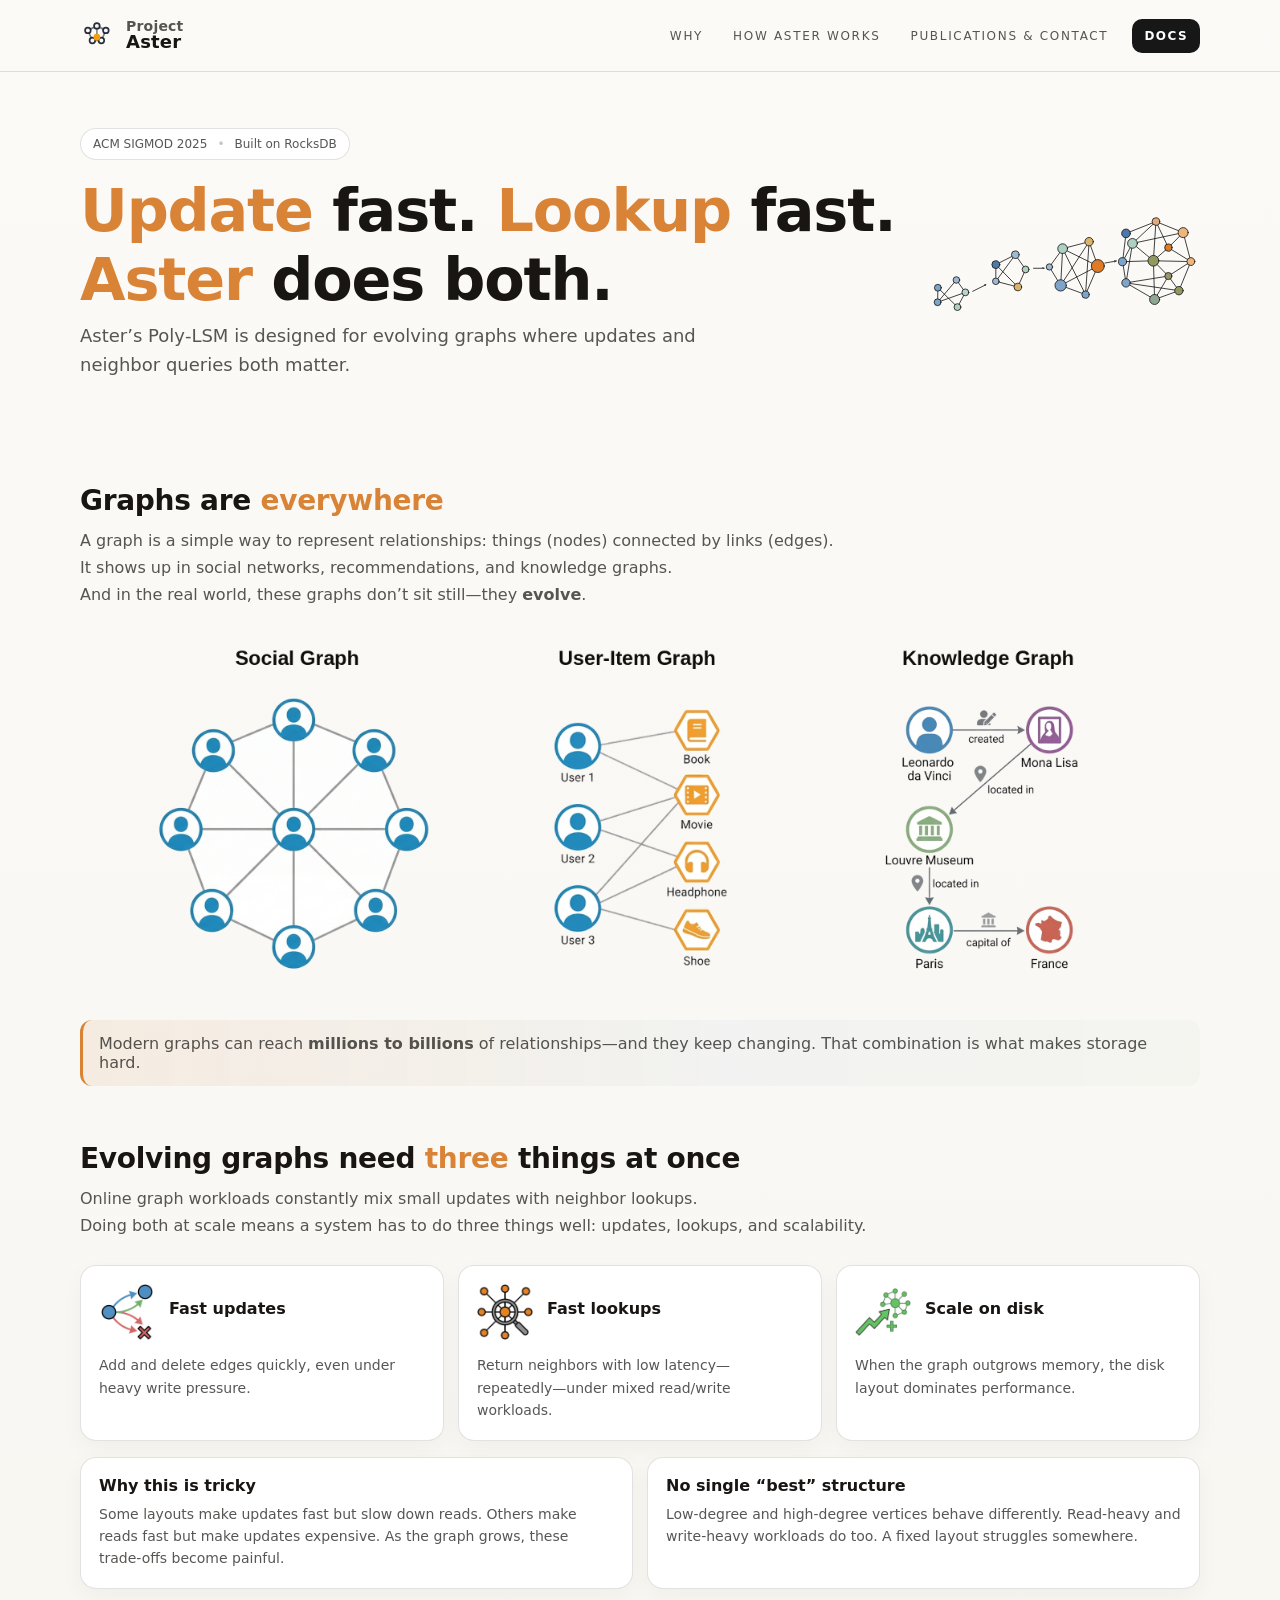
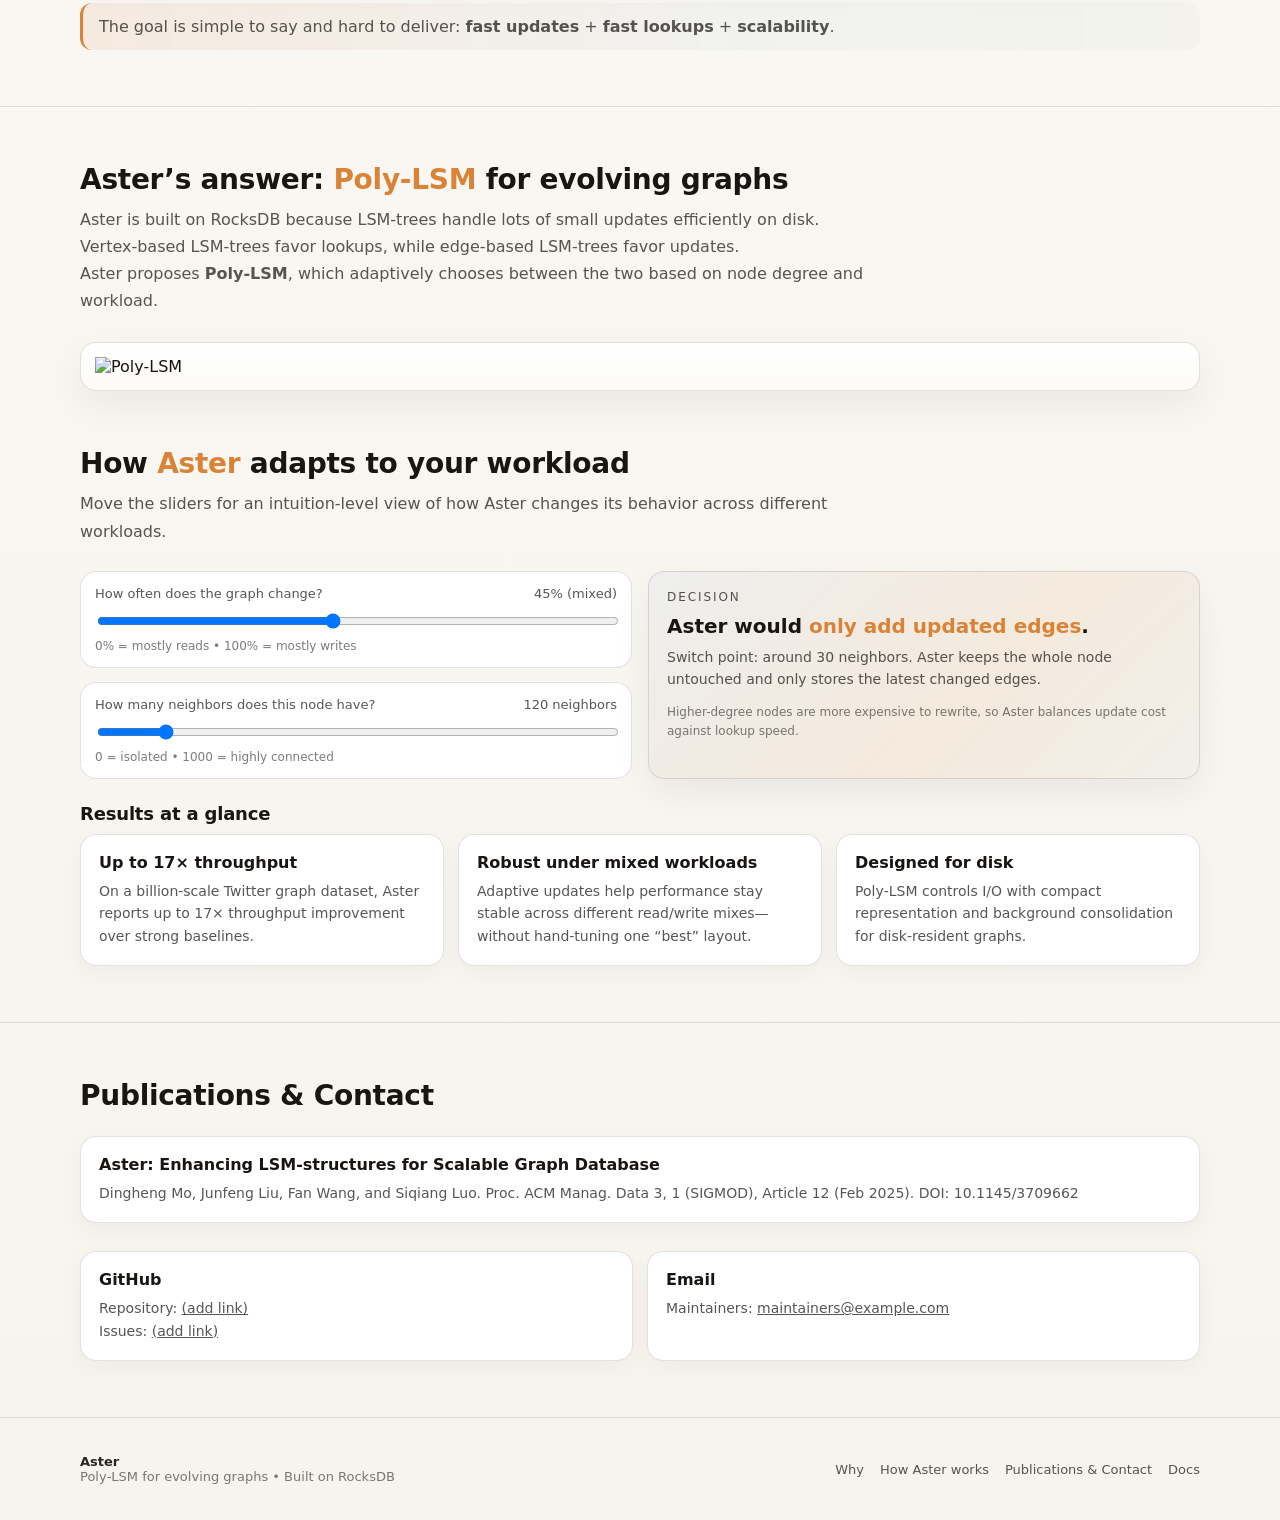
==== index.html @ 9896e315 "web" ====
<!doctype html>
<html lang="en">
<head>
  <meta charset="utf-8"/>
  <meta name="viewport" content="width=device-width, initial-scale=1"/>
  <meta name="description" content="Aster: a RocksDB-based graph database for large-scale, evolving graphs."/>
  <title>Aster — Poly‑LSM for Evolving Graphs</title>
  <link rel="stylesheet" href="assets/css/main.css"/>
</head>
<body>

<header class="site-header">
  <div class="container header-inner">
    <a class="brand" href="#top" aria-label="Aster home">
      <img src="assets/img/mark_light.svg" width="36" height="36" alt="An evolving graph growing denser over time." />
      <div class="wordmark">
        <span>Project</span>
        <span>Aster</span>
      </div>
    </a>
    <div class="header-actions">

      <button class="nav-toggle" data-nav-toggle aria-expanded="false" aria-label="Toggle navigation">
        Menu
      </button>

      <nav class="nav" data-nav aria-label="Primary">
        <a href="#graphs">Why</a>
        <a href="#how">How Aster works</a>
        <a href="#pub-contact">Publications &amp; Contact</a>
        <a class="cta" href="docs/index.html">Docs</a>
      </nav>
    </div>
  </div>
</header>

<main id="top">

  <!-- HERO -->
  <section class="hero">
    <div class="container hero-grid">
      <div>
        <div class="kicker">
          <span>ACM SIGMOD 2025</span>
          <span style="opacity:.35">•</span>
          <span>Built on RocksDB</span>
        </div>

        <h1 class="h1">
          <span class="headline-row">
            <span class="accent">Update</span> fast.
            <span class="accent">Lookup</span> fast.
          </span>
          <br />
          <span class="accent">Aster</span> does both.
        </h1>

        <p class="subhead">
          Aster’s Poly‑LSM is designed for evolving graphs where updates and neighbor queries both matter.
        </p>
      </div>

      <div class="hero-visual" aria-hidden="true">
        <img src="assets/img/evgraph.svg" alt="" style="width:100%; height:auto; display:block;"/>
      </div>
    </div>
  </section>

  <!-- WHY -->
  <section id="graphs" class="section">
    <div class="container">
      <h2 class="section-title">Graphs are <span class="accent">everywhere</span></h2>
      <p class="section-lead">
        A graph is a simple way to represent relationships: things (nodes) connected by links (edges). <br />
        It shows up in social networks, recommendations, and knowledge graphs. <br />
        And in the real world, these graphs don’t sit still—they <strong>evolve</strong>.
      </p>

      <div class="graph-strip">
        <img
          src="assets/img/trigraph2.png"
          alt="Three example graph types: social graph, user-item graph, and knowledge graph"
        />
      </div>

      <div style="height:14px"></div>
      <div class="callout">
        Modern graphs can reach <strong>millions to billions</strong> of relationships—and they keep changing.
        That combination is what makes storage hard.
      </div>

      <div style="height:56px"></div>

      <h2 class="section-title">Evolving graphs need <span class="accent">three</span> things at once</h2>
      <p class="section-lead">
        Online graph workloads constantly mix small updates with neighbor lookups.<br />
        Doing both at scale means a system has to do three things well: updates, lookups, and scalability.
      </p>



      <div class="grid-3">
        <div class="card">
          <div class="card-head">
            <img class="card-icon" src="assets/img/icon-1.png" alt="" />
            <h3>Fast updates</h3>
          </div>
          <p>Add and delete edges quickly, even under heavy write pressure.</p>
        </div>

        <div class="card">
          <div class="card-head">
            <img class="card-icon" src="assets/img/icon-2.png" alt="" />
            <h3>Fast lookups</h3>
          </div>
          <p>Return neighbors with low latency—repeatedly—under mixed read/write workloads.</p>
        </div>

        <div class="card">
          <div class="card-head">
            <img class="card-icon" src="assets/img/icon-3.png" alt="" />
            <h3>Scale on disk</h3>
          </div>
          <p>When the graph outgrows memory, the disk layout dominates performance.</p>
        </div>
      </div>




      <div style="height:16px"></div>

      <div class="grid-2">
        <div class="card">
          <h3>Why this is tricky</h3>
          <p>
            Some layouts make updates fast but slow down reads. Others make reads fast but make updates expensive.
            As the graph grows, these trade-offs become painful.
          </p>
        </div>
        <div class="card">
          <h3>No single “best” structure</h3>
          <p>
            Low-degree and high-degree vertices behave differently. Read-heavy and write-heavy workloads do too.
            A fixed layout struggles somewhere.
          </p>
        </div>
      </div>

      <div style="height:14px"></div>
      <div class="callout">
        The goal is simple to say and hard to deliver:
        <strong>fast updates</strong> + <strong>fast lookups</strong> + <strong>scalability</strong>.
      </div>
    </div>
  </section>

  <!-- ASTER + POLY-LSM -->
  <section id="how" class="section">
    <div class="container">
      <h2 class="section-title">
        Aster’s answer: <span class="accent">Poly‑LSM</span> for evolving graphs
      </h2>

      <p class="section-lead">
        Aster is built on RocksDB because LSM-trees handle lots of small updates efficiently on disk.<br />
        Vertex-based LSM-trees favor lookups, while edge-based LSM-trees favor updates.<br />
        Aster proposes <strong>Poly‑LSM</strong>, which adaptively chooses between the two based on node degree and workload.
      </p>

      <div class="diagram" style="margin-top: 28px;">
        <img
          src="assets/img/polylsm.svg"
          alt="Poly-LSM"
          style="width:100%; height:auto; display:block;"
        />
      </div>

      <div style="height: 56px;"></div>

      <h2 class="section-title">
        How <span class="accent">Aster</span> adapts to your workload
      </h2>
      <p class="section-lead">
        Move the sliders for an intuition-level view of how Aster changes its behavior across different workloads.
      </p>


      <div class="demo-widget" data-demo>
        <div class="demo-controls">
          <div class="control">
            <label>
              <span>How often does the graph change?</span>
              <span data-change-val>—</span>
            </label>
            <input data-change type="range" min="0" max="100" value="45" step="1"/>
            <div class="hint">0% = mostly reads • 100% = mostly writes</div>
          </div>

          <div class="control">
            <label>
              <span>How many neighbors does this node have?</span>
              <span data-popularity-val>—</span>
            </label>
            <input data-popularity type="range" min="0" max="1000" value="120" step="1"/>
            <div class="hint">0 = isolated • 1000 = highly connected</div>
          </div>
        </div>

        <div class="demo-output card">
          <div class="label">Decision</div>
          <div class="decision" data-decision>Aster would …</div>
          <div class="explain" data-explain></div>
          <div class="mini-note">
            Higher-degree nodes are more expensive to rewrite, so Aster balances update cost against lookup speed.
          </div>
        </div>
      </div>



      <div style="height:24px"></div>

      <h3 style="margin: 0 0 10px; font-size: 18px; letter-spacing: -.01em;">Results at a glance</h3>
      <div class="grid-3">
        <div class="card">
          <h3>Up to 17× throughput</h3>
          <p>On a billion-scale Twitter graph dataset, Aster reports up to 17× throughput improvement over strong baselines.</p>
        </div>
        <div class="card">
          <h3>Robust under mixed workloads</h3>
          <p>Adaptive updates help performance stay stable across different read/write mixes—without hand-tuning one “best” layout.</p>
        </div>
        <div class="card">
          <h3>Designed for disk</h3>
          <p>Poly‑LSM controls I/O with compact representation and background consolidation for disk-resident graphs.</p>
        </div>
      </div>

  </section>


  <!-- PUBLICATIONS & CONTACT -->
  <section id="pub-contact" class="section">
    <div class="container">
      <h2 class="section-title" style="margin-bottom: 24px;">Publications &amp; Contact</h2>

      <!--
      <div class="grid-2">
        <div class="card">
          <h3>Aster: Enhancing LSM-structures for Scalable Graph Database</h3>
          <p>
            Dingheng Mo, Junfeng Liu, Fan Wang, and Siqiang Luo.
            Proc. ACM Manag. Data 3, 1 (SIGMOD), Article 12 (Feb 2025).
            DOI: 10.1145/3709662
          </p>
        </div>
        <div class="card">
          <h3>BibTeX</h3>
          <p class="mono">
@article{mo2025aster,
  title   = {Aster: Enhancing LSM-structures for Scalable Graph Database},
  author  = {Mo, Dingheng and Liu, Junfeng and Wang, Fan and Luo, Siqiang},
  journal = {Proc. ACM Manag. Data},
  year    = {2025},
  doi     = {10.1145/3709662}
}
          </p>
        </div>
      </div>
      --> 
      <div class="card">
        <h3>Aster: Enhancing LSM-structures for Scalable Graph Database</h3>
        <p>
          Dingheng Mo, Junfeng Liu, Fan Wang, and Siqiang Luo.
          Proc. ACM Manag. Data 3, 1 (SIGMOD), Article 12 (Feb 2025).
          DOI: 10.1145/3709662
        </p>
      </div>

      <div style="height: 28px;"></div>
      <div class="grid-2">
        <div class="card">
          <h3>GitHub</h3>
          <p>
            Repository: <a href="#" style="text-decoration: underline;">(add link)</a><br/>
            Issues: <a href="#" style="text-decoration: underline;">(add link)</a>
          </p>
        </div>
        <div class="card">
          <h3>Email</h3>
          <p>
            Maintainers:
            <a href="mailto:maintainers@example.com" style="text-decoration: underline;">
              maintainers@example.com
            </a>
          </p>
        </div>
      </div>
    </div>
  </section>

</main>

<footer class="footer">
  <div class="container footer-grid">
    <div>
      <div class="footer-title">Aster</div>
      <div>Poly‑LSM for evolving graphs • Built on RocksDB</div>
    </div>
    <div style="display:flex; gap:16px; flex-wrap:wrap; align-items:center;">
      <a href="#graphs">Why</a>
      <a href="#how">How Aster works</a>
      <a href="#pub-contact">Publications &amp; Contact</a>
      <a href="docs/index.html">Docs</a>
    </div>
  </div>
</footer>

<script src="assets/js/main.js"></script>
</body>
</html>
---- assets/css/main.css ----
/*
  Aster website (static)
  - Landing page: /index.html (single-page sections)
  - Docs: /docs/

  Design goals: clean, readable, accessible.
*/

:root{
  /* Theme tokens tuned to match the evolving-graph hero illustration */
  --bg: #fbfaf7;
  --bg-2:#ffffff;
  --fg: #181512;
  --muted: rgba(24,21,18,.72);
  --muted-2: rgba(24,21,18,.56);
  --line: rgba(24,21,18,.12);

  --accent: #d98336; /* warm orange */
  --accent-rgb: 217,131,54;
  --accent-2:#7fa4cd; /* powder blue */
  --accent-2-rgb: 127,164,205;
  --accent-3:#9bb39a; /* sage */
  --accent-3-rgb: 155,179,154;
  --accent-4:#d8ba77; /* warm sand */
  --accent-4-rgb: 216,186,119;

  --tint: 24,21,18;
  --card: #ffffff;
  --card-2: #fbf8f2;
  --shadow: 0 14px 36px rgba(15,15,16,.06);

  --header-bg: rgba(251,250,247,.88);
  --header-bg-strong: rgba(251,250,247,.97);

  --cta-bg: #171717;
  --cta-fg: #ffffff;

  --radius: 16px;
  --radius-sm: 12px;
  --max: 1120px;
  --header-h: 72px;
}



*{ box-sizing: border-box; }
html{ scroll-behavior: smooth; }
body{
  margin:0;
  font-family: ui-sans-serif, system-ui, -apple-system, Segoe UI, Roboto, Helvetica, Arial, "Apple Color Emoji", "Segoe UI Emoji";
  background: linear-gradient(180deg, #fbfaf7 0%, #f7f4ee 100%);
  color: var(--fg);
}

a{ color: inherit; text-decoration: none; }
a:hover{ opacity:.95; }

.container{ width: min(var(--max), calc(100% - 48px)); margin: 0 auto; }

/* Header */
.site-header{
  position: sticky;
  top: 0;
  z-index: 50;
  height: var(--header-h);
  backdrop-filter: blur(10px);
  background: var(--header-bg);
  border-bottom: 1px solid var(--line);
}

.header-inner{
  height: 100%;
  display:flex;
  align-items:center;
  justify-content:space-between;
  gap: 18px;
}

.header-actions{
  display:flex;
  align-items:center;
  gap: 12px;
}

.headline-row{
  display:inline-block;
  white-space:nowrap;
}

.card-head {
  display: flex;
  align-items: center;
  gap: 12px;
  margin-bottom: 14px;
}

.card-head h3 {
  margin: 0;
}

.tag {
  flex-shrink: 0;
}


.brand{
  display:flex;
  align-items:center;
  gap: 10px;
  font-weight: 700;
  letter-spacing: .2px;
}
.brand .wordmark{
  display:flex;
  flex-direction:column;
  line-height: 1.05;
}
.brand .wordmark span:first-child{ font-size: 14px; color: var(--muted); font-weight: 600; }
.brand .wordmark span:last-child{ font-size: 18px; }

.nav{
  display:flex;
  align-items:center;
  gap: 18px;
}
.nav a{
  font-size: 12px;
  letter-spacing: .14em;
  text-transform: uppercase;
  color: var(--muted);
  padding: 10px 6px;
  border-radius: 10px;
}
.nav a:hover{ color: var(--fg); background: rgba(var(--tint),.04); }

.nav a.cta{
  color: var(--cta-fg);
  background: var(--cta-bg);
  padding: 10px 12px;
  font-weight: 700;
  letter-spacing: .12em;
}
.nav a.cta:hover{ background:#262626; opacity:1; }

.nav-toggle{
  display:none;
  border: 1px solid var(--line);
  background: var(--bg-2);
  color: var(--fg);
  padding: 10px 12px;
  border-radius: 12px;
}

/* Hero */
.hero{
  padding: 56px 0 28px;
}
.hero-grid{
  display:grid;
  grid-template-columns: .95fr 1.05fr;
  gap: 34px;
  align-items: center;
}

.kicker{
  display:inline-flex;
  gap: 10px;
  align-items:center;
  padding: 8px 12px;
  border: 1px solid var(--line);
  border-radius: 999px;
  background: var(--bg-2);
  color: var(--muted);
  font-size: 12px;
}

.h1{
  margin: 16px 0 8px;
  font-size: clamp(40px, 4.6vw, 64px);
  letter-spacing: -.02em;
}

.h1 .accent{ color: var(--accent); }

.subhead{
  margin: 0 0 20px;
  color: var(--muted);
  font-size: 18px;
  line-height: 1.6;
  max-width: 58ch;
}

.hero-actions{
  display:flex;
  gap: 12px;
  flex-wrap: wrap;
}

.btn{
  display:inline-flex;
  align-items:center;
  justify-content:center;
  gap: 10px;
  padding: 12px 16px;
  border-radius: 14px;
  border: 1px solid var(--line);
  background: rgba(var(--tint),.04);
  color: var(--fg);
  font-weight: 650;
}
.btn:hover{ background: rgba(var(--tint),.06); }

.btn-primary{
  background: var(--cta-bg);
  color: var(--cta-fg);
  border-color: transparent;
}
.btn-primary:hover{ background:#262626; }

.hero-note{
  margin-top: 18px;
  color: var(--muted-2);
  font-size: 13px;
}

.hero-visual{
  border: 0;
  border-radius: 0;
  background: transparent;
  box-shadow: none;
  padding: 0;
}

/* Sections */
.section{
  padding: 56px 0;
}
.section + .section{ border-top: 1px solid var(--line); }

.section-title{
  margin: 0 0 10px;
  font-size: 28px;
  letter-spacing: -.01em;
}
.section-title .accent{ color: var(--accent); }

.section-lead{
  margin: 0 0 26px;
  color: var(--muted);
  font-size: 16px;
  line-height: 1.7;
  max-width: 78ch;
}

.grid-3{
  display:grid;
  grid-template-columns: repeat(3, 1fr);
  gap: 14px;
}

.grid-2{
  display:grid;
  grid-template-columns: repeat(2, 1fr);
  gap: 14px;
}

.card{
  border: 1px solid var(--line);
  background: var(--card);
  border-radius: var(--radius);
  padding: 18px;
  box-shadow: 0 8px 24px rgba(15,15,16,.04);
}
.card:hover{ background: var(--card-2); }

.card h3{
  margin: 0 0 8px;
  font-size: 16px;
}
.card p{
  margin:0;
  color: var(--muted);
  font-size: 14px;
  line-height: 1.6;
}

.card .tag{
  display:inline-flex;
  align-items:center;
  gap: 8px;
  font-size: 12px;
  padding: 6px 10px;
  border-radius: 999px;
  border: 1px solid rgba(var(--accent-2-rgb),.20);
  background: rgba(var(--accent-2-rgb),.08);
  color: var(--fg);
  margin-bottom: 10px;
}

.callout{
  border-left: 3px solid var(--accent);
  background: linear-gradient(90deg, rgba(var(--accent-rgb), .10), rgba(var(--accent-2-rgb), .06) 58%, rgba(var(--accent-3-rgb), .05));
  border-radius: 12px;
  padding: 14px 16px;
  color: var(--muted);
}

.diagram{
  border: 1px solid var(--line);
  border-radius: var(--radius);
  background: linear-gradient(180deg, #ffffff, #fcfbf8);
  padding: 14px;
  box-shadow: var(--shadow);
}

.diagram-caption{
  margin-top: 10px;
  font-size: 13px;
  color: var(--muted-2);
  line-height: 1.6;
}

/* Demo widget */
.demo-widget{
  display:grid;
  grid-template-columns: 1fr 1fr;
  gap: 16px;
}

.demo-controls{
  display:flex;
  flex-direction:column;
  gap: 14px;
}

.control{
  border: 1px solid var(--line);
  border-radius: var(--radius);
  padding: 14px;
  background: var(--bg-2);
}

.control label{
  display:flex;
  justify-content:space-between;
  gap: 14px;
  color: var(--muted);
  font-size: 13px;
  margin-bottom: 10px;
}

.control input[type="range"]{
  width: 100%;
}

.control .hint{
  color: var(--muted-2);
  font-size: 12px;
  margin-top: 6px;
}

.demo-output{
  border: 1px solid var(--line);
  border-radius: var(--radius);
  padding: 18px;
  background: linear-gradient(135deg, rgba(var(--accent-2-rgb), .08), rgba(var(--accent-rgb), .10) 58%, rgba(var(--accent-3-rgb), .07));
  box-shadow: var(--shadow);
}


.demo-output .label{
  font-size: 12px;
  color: var(--muted);
  text-transform: uppercase;
  letter-spacing: .16em;
}

.demo-output .decision{
  margin: 10px 0 8px;
  font-size: 20px;
  font-weight: 800;
}

.demo-output .decision .accent{ color: var(--accent); }

.demo-output .explain{
  color: var(--muted);
  font-size: 14px;
  line-height: 1.6;
}

.mini-note{
  margin-top: 12px;
  color: var(--muted-2);
  font-size: 12px;
  line-height: 1.6;
}

/* Typography helpers */
.footer-title{
  font-weight: 800;
  color: var(--fg);
  opacity: .92;
}

.mono{
  font-family: ui-monospace, SFMono-Regular, Menlo, Monaco, Consolas, 'Liberation Mono', 'Courier New', monospace;
  white-space: pre-wrap;
  font-size: 12px;
  color: var(--muted);
  background: rgba(var(--tint),.02);
  border: 1px solid var(--line);
  border-radius: 12px;
  padding: 12px;
}

/* Footer */
.footer{
  padding: 36px 0;
  border-top: 1px solid var(--line);
  color: var(--muted-2);
  font-size: 13px;
}
.footer-grid{
  display:flex;
  justify-content: space-between;
  gap: 18px;
  flex-wrap: wrap;
}

.footer a{ color: var(--muted); }
.footer a:hover{ color: var(--fg); }

/* Docs layout */
.docs{
  padding: 28px 0 60px;
}

.docs-grid{
  display:grid;
  grid-template-columns: 280px 1fr;
  gap: 16px;
  align-items:start;
}

.sidebar{
  position: sticky;
  top: calc(var(--header-h) + 16px);
  border: 1px solid var(--line);
  border-radius: var(--radius);
  background: var(--bg-2);
  padding: 12px;
}

.sidebar .sidebar-title{
  font-size: 12px;
  color: var(--muted);
  letter-spacing: .16em;
  text-transform: uppercase;
  margin: 8px 10px 10px;
}

.side-nav{
  display:flex;
  flex-direction:column;
  gap: 4px;
}

.side-nav a{
  padding: 10px 10px;
  border-radius: 12px;
  color: var(--muted);
  font-size: 14px;
}

.side-nav a:hover{ background: rgba(var(--tint),.04); color: var(--fg); }

.side-nav a.active{
  background: linear-gradient(135deg, rgba(var(--accent-rgb), .14), rgba(var(--accent-2-rgb), .12));
  border: 1px solid rgba(var(--accent-rgb), .26);
  color: var(--fg);
}

.doc-content{
  border: 1px solid var(--line);
  border-radius: var(--radius);
  background: #ffffff;
  padding: 22px;
  box-shadow: var(--shadow);
}

.doc-content h1{
  margin: 0 0 10px;
  font-size: 30px;
  letter-spacing: -.01em;
}

.doc-content p{
  color: var(--muted);
  line-height: 1.75;
}

.doc-content h2{
  margin: 28px 0 10px;
  font-size: 22px;
  letter-spacing: -.01em;
}

.doc-content ul,
.doc-content ol{
  color: var(--muted);
  line-height: 1.75;
  padding-left: 22px;
}

.doc-content li + li{
  margin-top: 6px;
}

.doc-content code{
  font-family: ui-monospace, SFMono-Regular, Menlo, Monaco, Consolas, 'Liberation Mono', 'Courier New', monospace;
  background: rgba(var(--accent-2-rgb), .08);
  border: 1px solid rgba(var(--accent-2-rgb), .16);
  border-radius: 8px;
  padding: .12rem .36rem;
  font-size: .92em;
}

.placeholder{
  border: 1px dashed rgba(var(--tint),.22);
  border-radius: 14px;
  padding: 14px;
  color: var(--muted-2);
  background: rgba(var(--tint),.02);
}

/* Responsive */
@media (max-width: 980px){
  .hero-grid{ grid-template-columns: 1fr; }
  .demo-widget{ grid-template-columns: 1fr; }
  .grid-3{ grid-template-columns: 1fr; }
  .grid-2{ grid-template-columns: 1fr; }
  .docs-grid{ grid-template-columns: 1fr; }
  .sidebar{ position: relative; top: 0; }
}

@media (max-width: 820px){
  .nav{ display:none; }
  .nav-toggle{ display:inline-flex; }
  .nav.mobile-open{
    display:flex;
    position: absolute;
    left: 0;
    right: 0;
    top: var(--header-h);
    flex-direction: column;
    gap: 0;
    padding: 10px;
    background: var(--header-bg-strong);
    border-bottom: 1px solid var(--line);
  }
  .nav.mobile-open a{ padding: 12px 12px; }
}

/* Anchor offset for sticky header */
.section{ scroll-margin-top: calc(var(--header-h) + 12px); }





.graph-strip{
  margin: 28px 0 10px;
  display: flex;
  justify-content: center;
}

.graph-strip img{
  width: 90%;
  max-width: 1200px;
  height: auto;
  display: block;
}


.card-head{
  display: flex;
  align-items: center;
  gap: 14px;
}

.card-icon{
  width: 56px;
  height: 56px;
  object-fit: contain;
  flex: 0 0 56px;
  display: block;
}
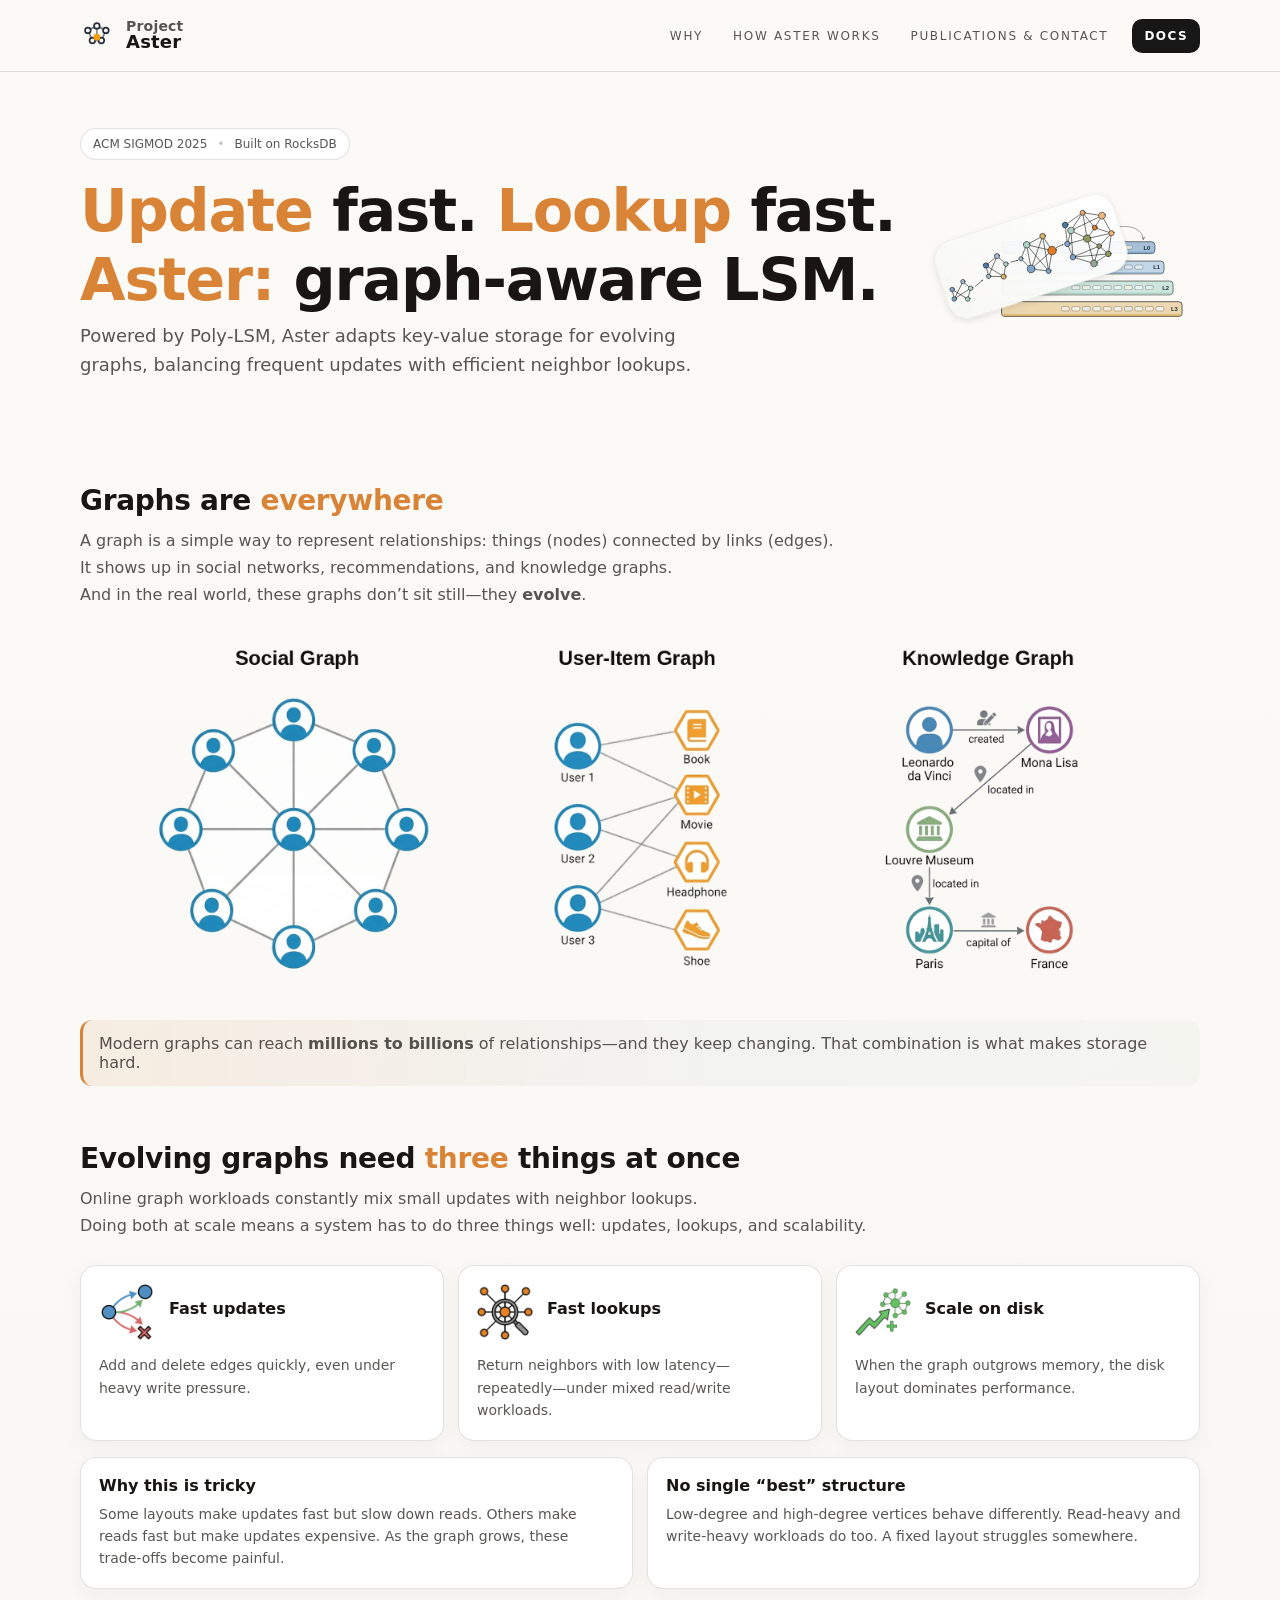
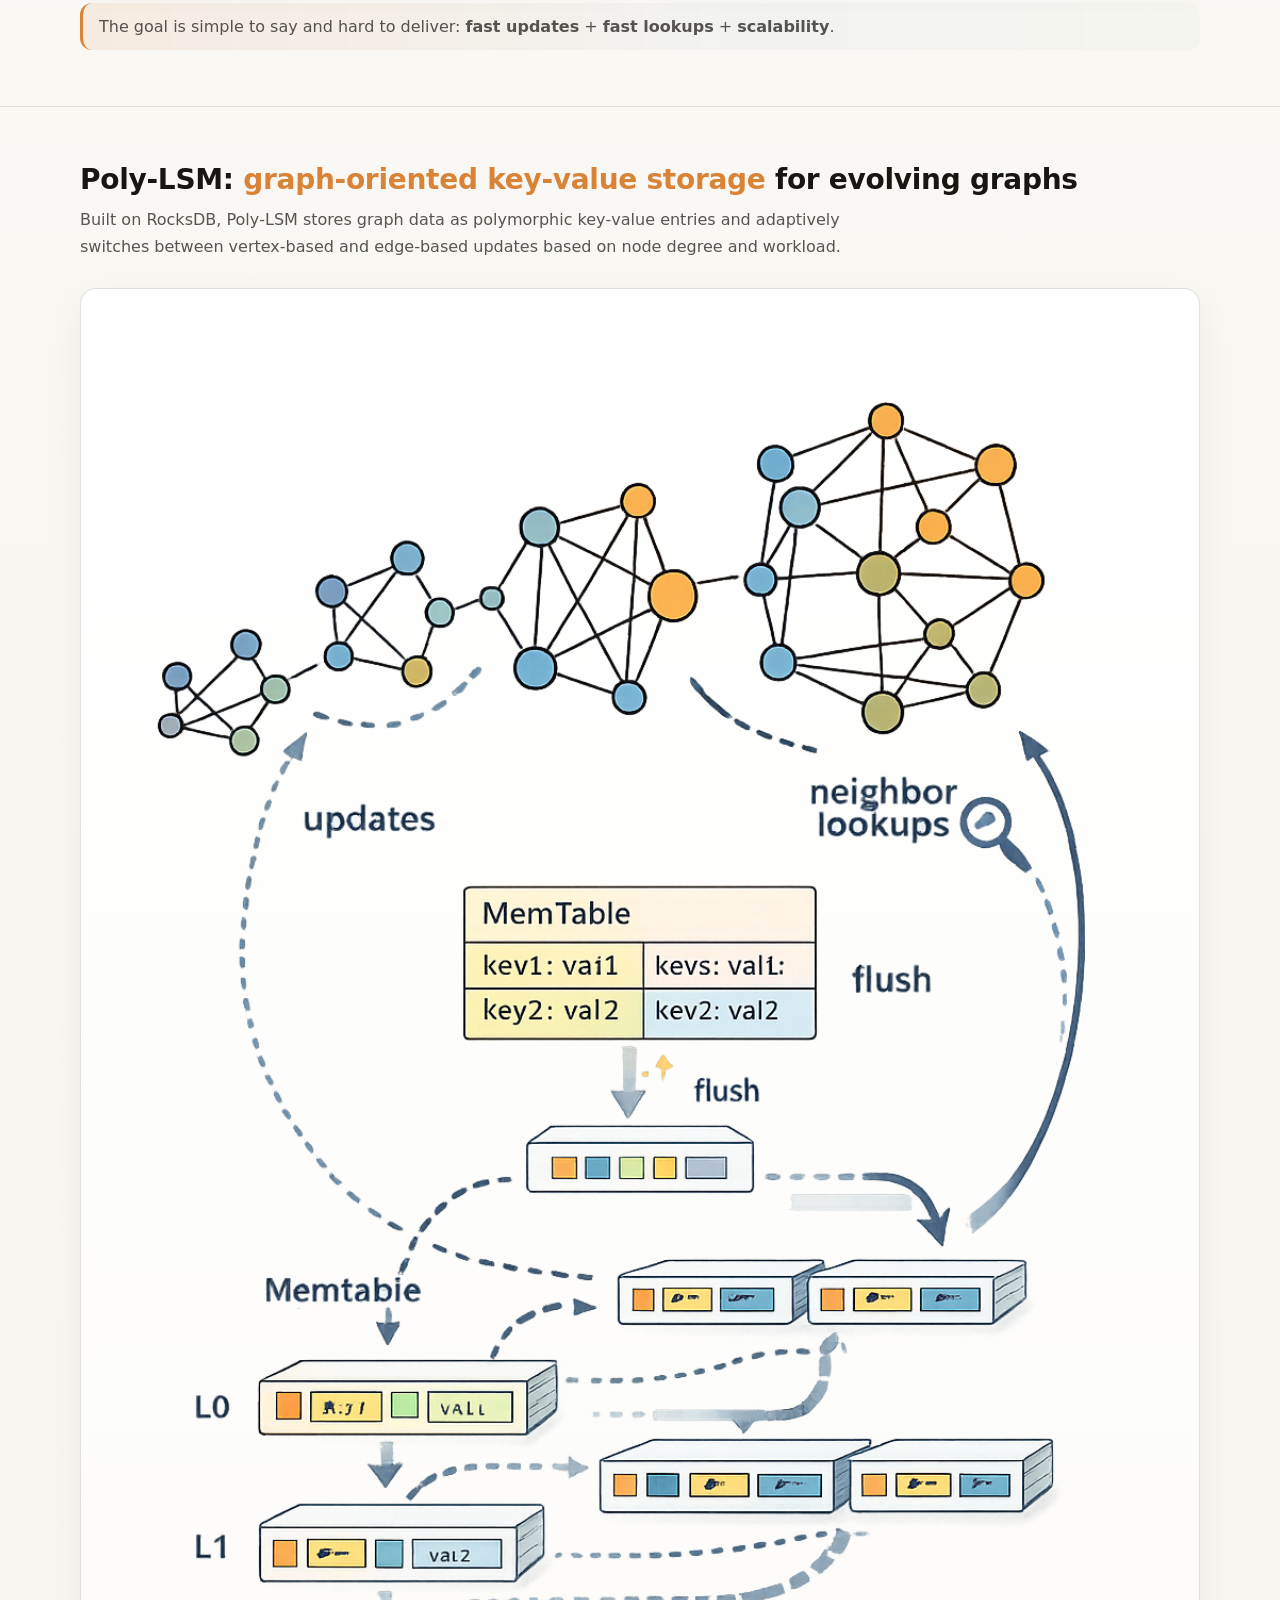
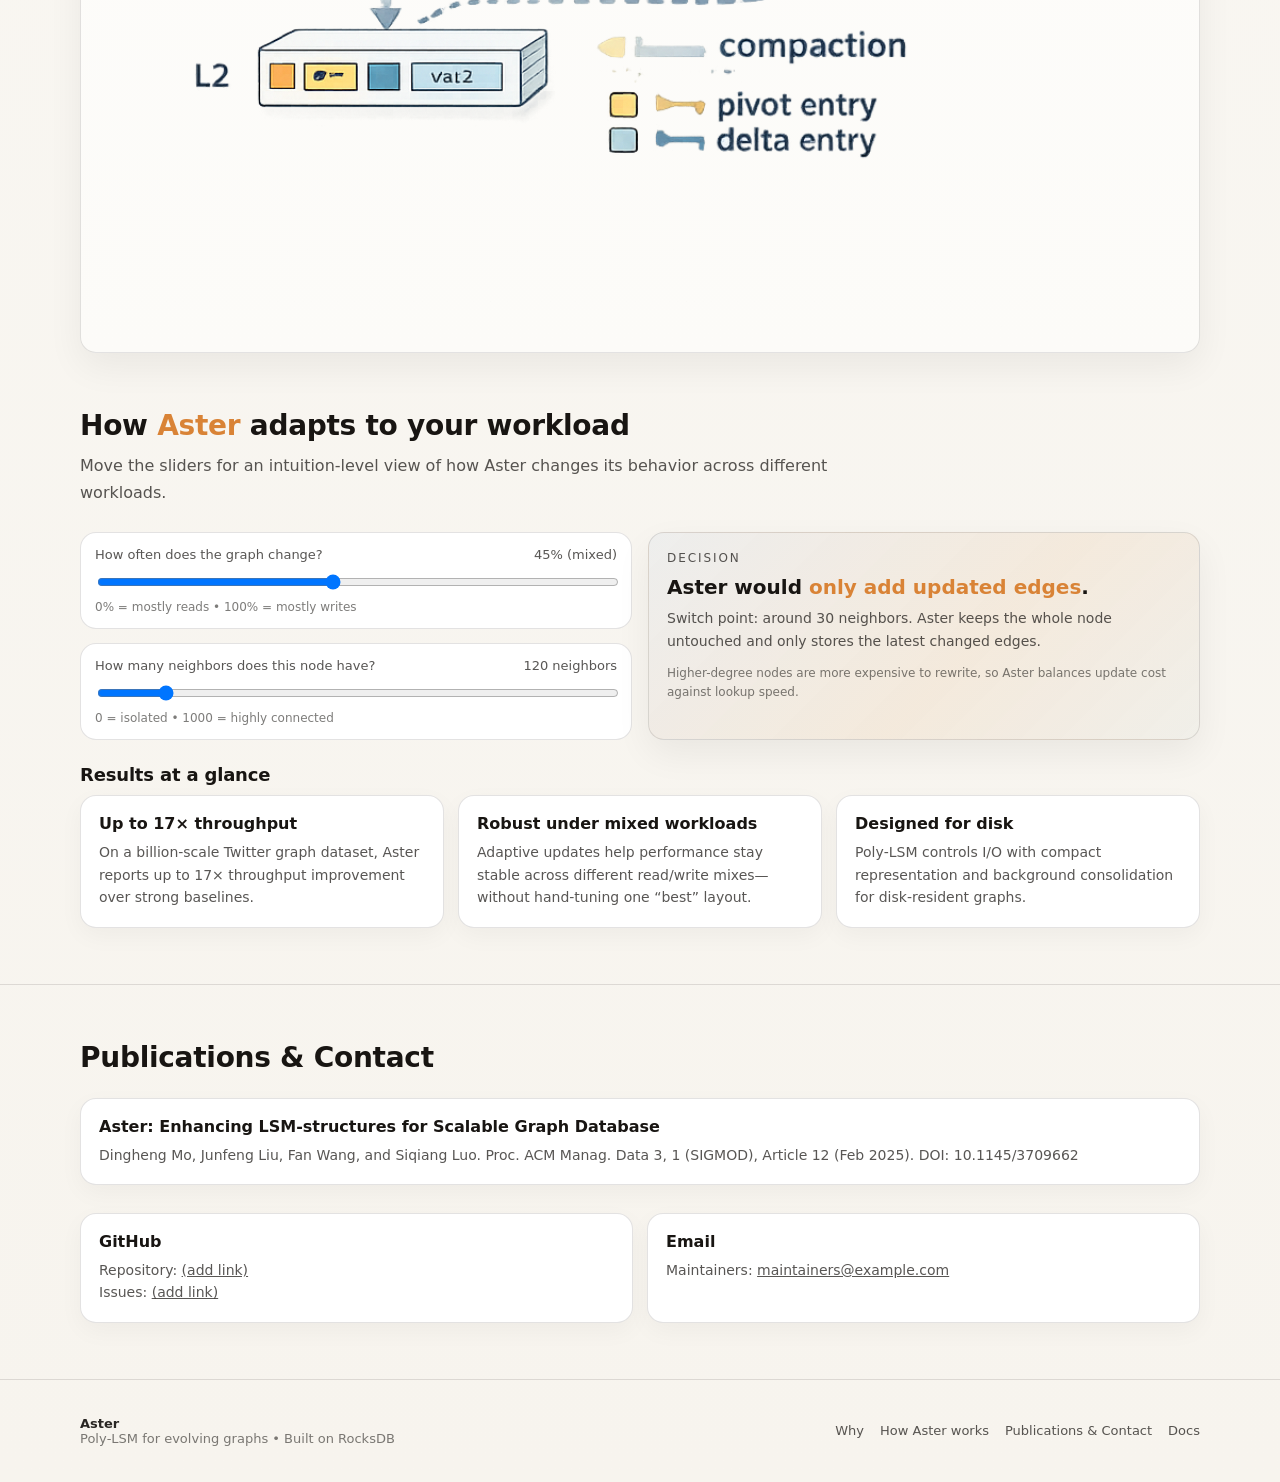
==== commit 06d66280: "main page, quick start, api" ====
--- a/index.html
+++ b/index.html
@@ -52,16 +52,16 @@
             <span class="accent">Lookup</span> fast.
           </span>
           <br />
-          <span class="accent">Aster</span> does both.
+          <span class="accent">Aster:</span> graph-aware LSM.
         </h1>
 
         <p class="subhead">
-          Aster’s Poly‑LSM is designed for evolving graphs where updates and neighbor queries both matter.
+          Powered by Poly‑LSM, Aster adapts key‑value storage for evolving graphs, balancing frequent updates with efficient neighbor lookups.
         </p>
       </div>
 
       <div class="hero-visual" aria-hidden="true">
-        <img src="assets/img/evgraph.svg" alt="" style="width:100%; height:auto; display:block;"/>
+        <img src="assets/img/evgraph2.svg" alt="" style="width:100%; height:auto; display:block;"/>
       </div>
     </div>
   </section>
@@ -159,18 +159,16 @@
   <section id="how" class="section">
     <div class="container">
       <h2 class="section-title">
-        Aster’s answer: <span class="accent">Poly‑LSM</span> for evolving graphs
+        Poly‑LSM: <span class="accent">graph‑oriented key‑value storage</span> for evolving graphs
       </h2>
 
       <p class="section-lead">
-        Aster is built on RocksDB because LSM-trees handle lots of small updates efficiently on disk.<br />
-        Vertex-based LSM-trees favor lookups, while edge-based LSM-trees favor updates.<br />
-        Aster proposes <strong>Poly‑LSM</strong>, which adaptively chooses between the two based on node degree and workload.
+        Built on RocksDB, Poly‑LSM stores graph data as polymorphic key‑value entries and adaptively switches between vertex‑based and edge‑based updates based on node degree and workload.
       </p>
 
       <div class="diagram" style="margin-top: 28px;">
         <img
-          src="assets/img/polylsm.svg"
+          src="assets/img/poly-lsm.png"
           alt="Poly-LSM"
           style="width:100%; height:auto; display:block;"
         />
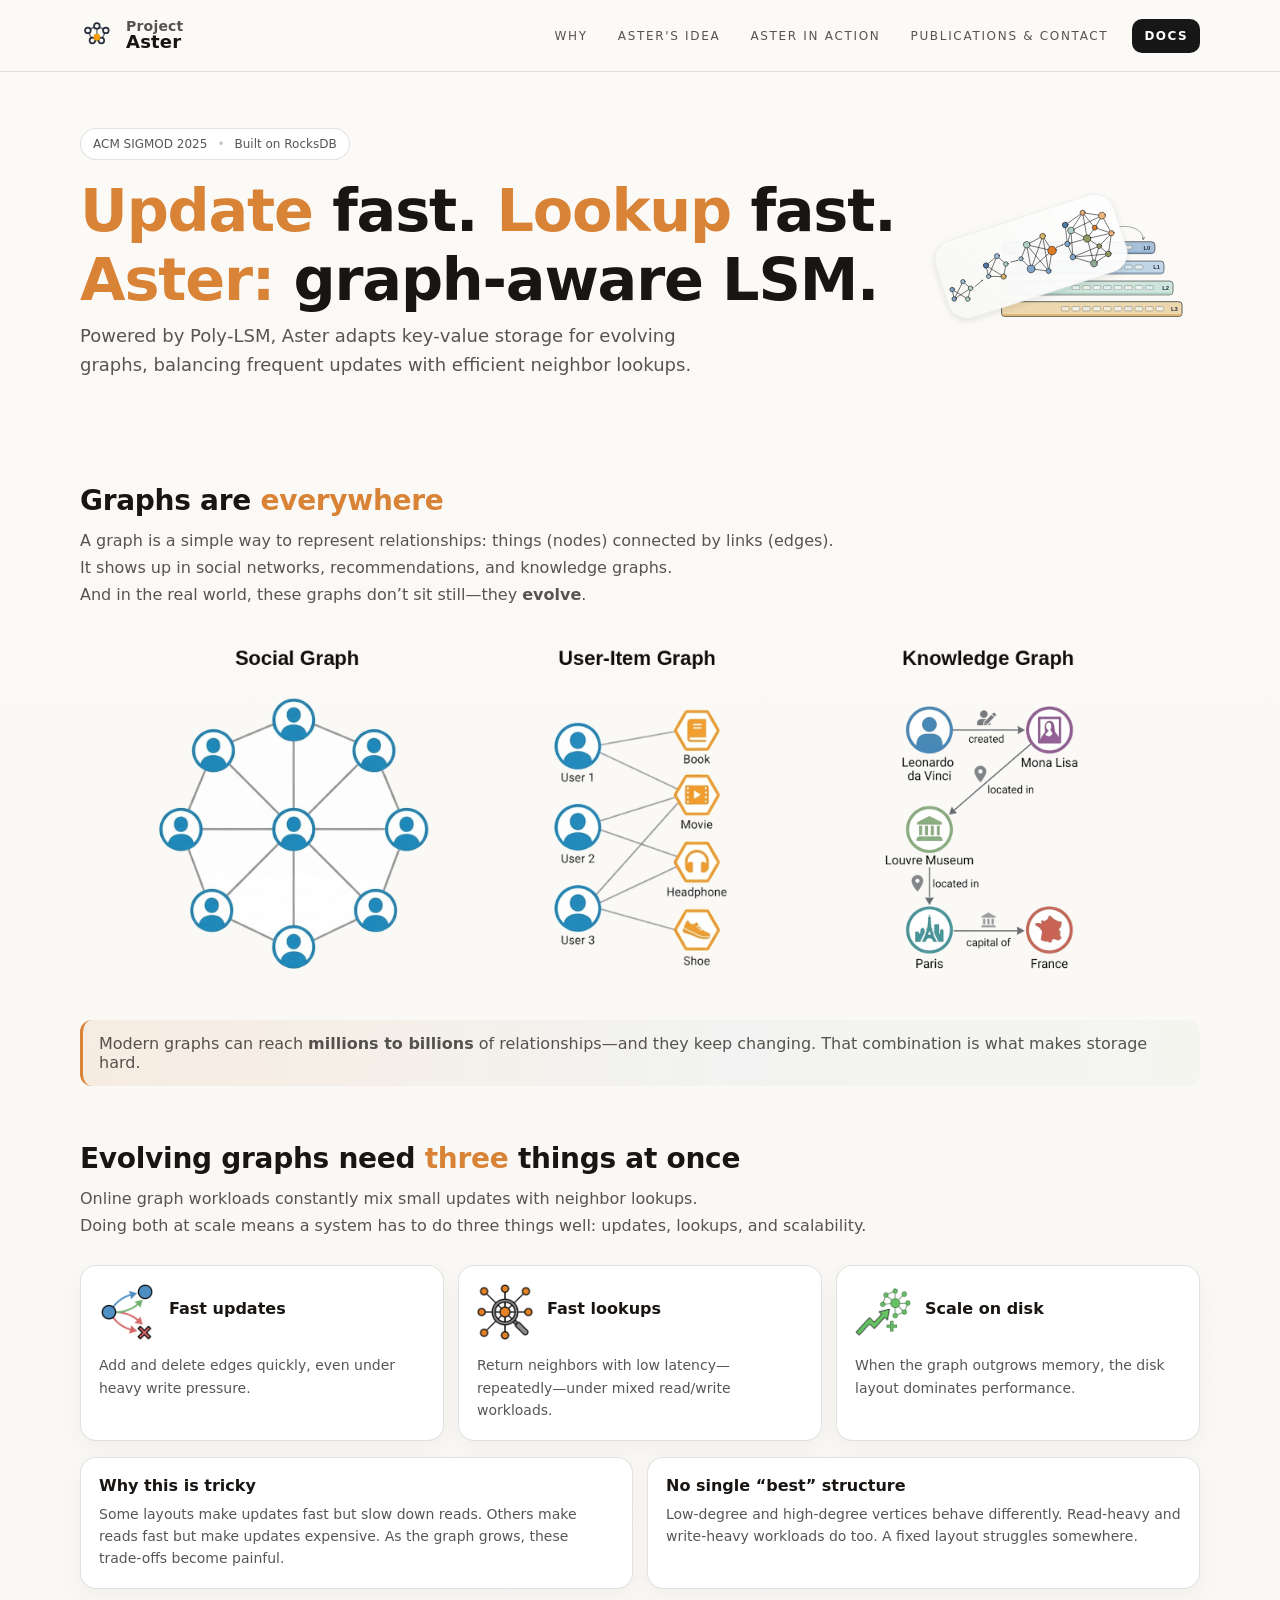
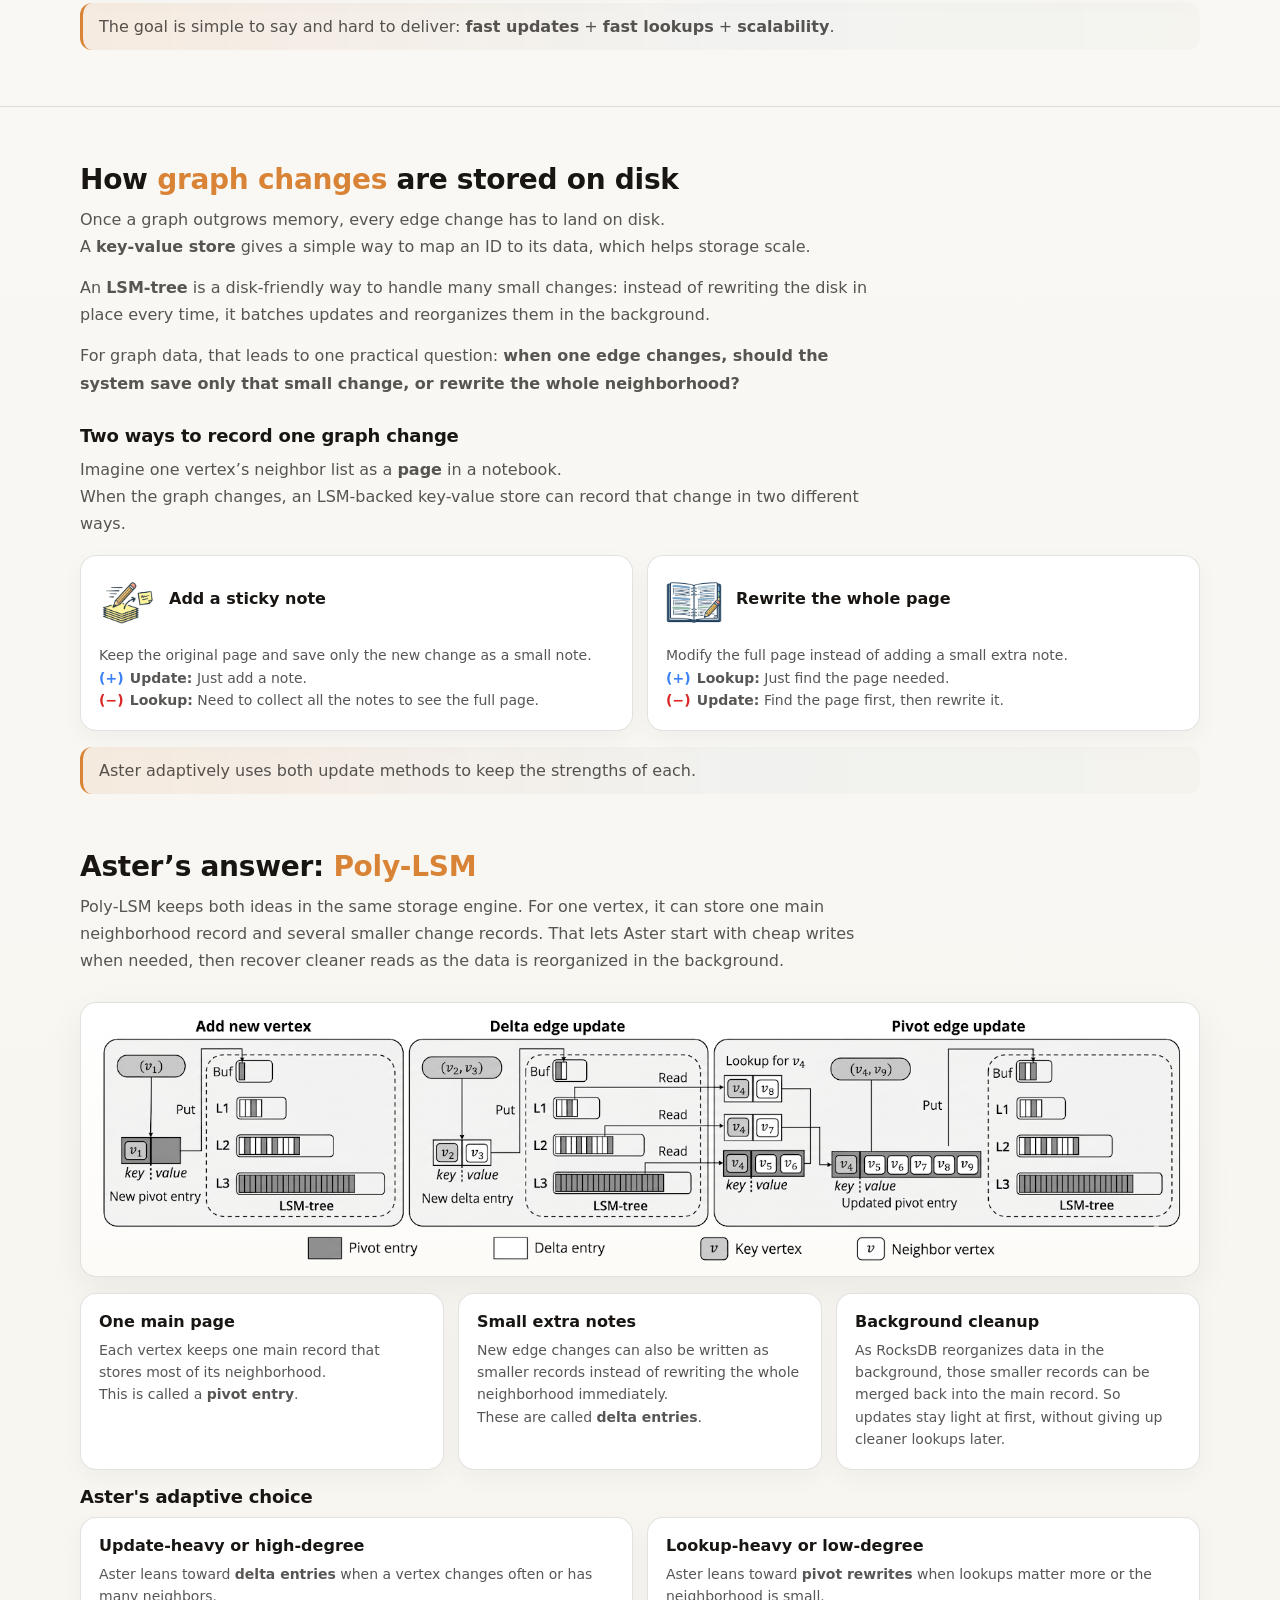
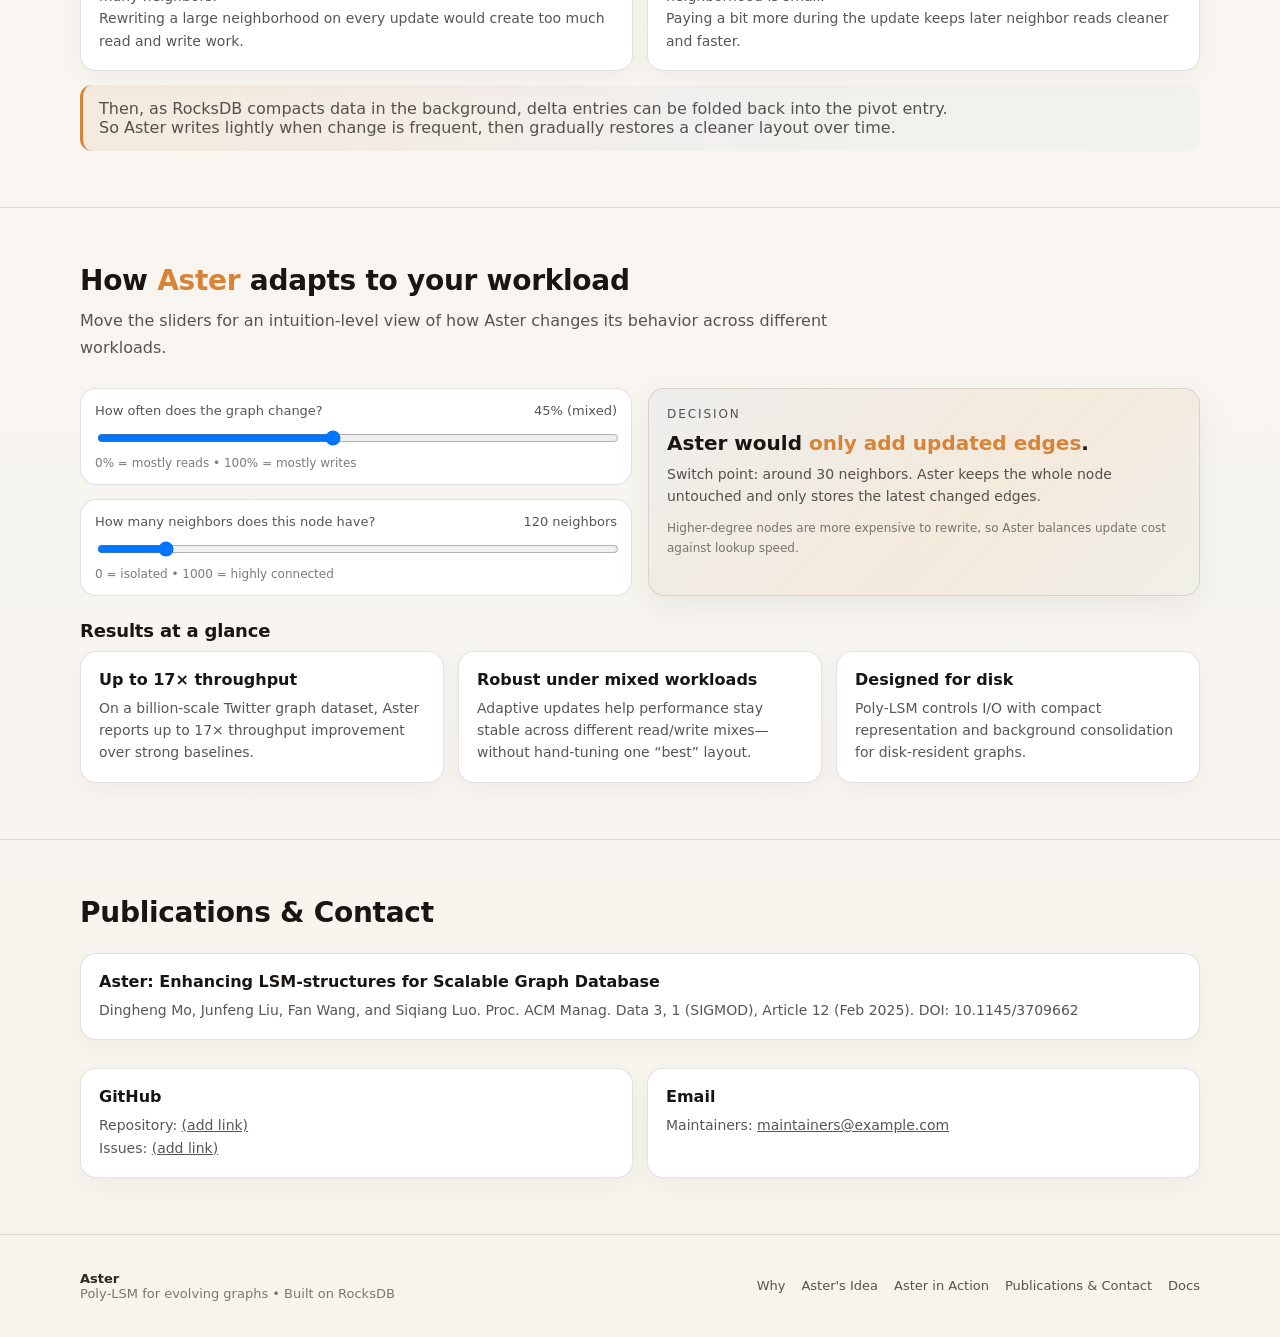
==== commit d39c040d: "final" ====
--- a/index.html
+++ b/index.html
@@ -26,7 +26,8 @@
 
       <nav class="nav" data-nav aria-label="Primary">
         <a href="#graphs">Why</a>
-        <a href="#how">How Aster works</a>
+        <a href="#how">Aster's Idea</a>
+        <a href="#demo">Aster in Action</a>
         <a href="#pub-contact">Publications &amp; Contact</a>
         <a class="cta" href="docs/index.html">Docs</a>
       </nav>
@@ -125,9 +126,6 @@
         </div>
       </div>
 
-
-
-
       <div style="height:16px"></div>
 
       <div class="grid-2">
@@ -155,27 +153,164 @@
     </div>
   </section>
 
-  <!-- ASTER + POLY-LSM -->
+
+  <!-- ASTER's IDEA -->
   <section id="how" class="section">
     <div class="container">
       <h2 class="section-title">
-        Poly‑LSM: <span class="accent">graph‑oriented key‑value storage</span> for evolving graphs
+        How <span class="accent">graph changes</span> are stored on disk
       </h2>
 
       <p class="section-lead">
-        Built on RocksDB, Poly‑LSM stores graph data as polymorphic key‑value entries and adaptively switches between vertex‑based and edge‑based updates based on node degree and workload.
-      </p>
+        Once a graph outgrows memory, every edge change has to land on disk.<br />
+        A <strong>key-value store</strong> gives a simple way to map an ID to its data, which helps storage scale.
+      </p>
+
+      <p class="section-lead" style="margin-top:-12px;">
+        An <strong>LSM-tree</strong> is a disk-friendly way to handle many small changes: 
+        instead of rewriting the disk in place every time, it batches updates and reorganizes them in the background.
+      </p>
+
+      <p class="section-lead" style="margin-top:-12px; margin-bottom:28px;">
+        For graph data, that leads to one practical question: 
+        <strong>when one edge changes, should the system save only that small change, or rewrite the whole neighborhood?</strong>
+      </p>
+
+
+
+
+      
+      <h3 style="margin: 0 0 10px; font-size: 18px; letter-spacing: -.01em;">
+        Two ways to record one graph change
+      </h3>
+
+      <p class="section-lead" style="margin-bottom: 18px;">
+        Imagine one vertex’s neighbor list as a <strong>page</strong> in a notebook.<br />
+        When the graph changes, an LSM-backed key-value store can record that change in two different ways.
+      </p>
+
+      <div class="grid-2">
+        <div class="card">
+          <div class="card-head">
+            <img class="card-icon" src="assets/img/postit.png" alt="" />
+            <h3>Add a sticky note</h3>
+          </div>
+          <p>
+            Keep the original page and save only the new change as a small note.
+          </p>
+          <p><span class="pm pm-plus">(+) </span><strong>Update:</strong> Just add a note.</p>
+          <p><span class="pm pm-minus">(−) </span><strong>Lookup:</strong> Need to collect all the notes to see the full page.</p>
+        </div>
+
+        <div class="card">
+          <div class="card-head">
+            <img class="card-icon" src="assets/img/notebook.png" alt="" />
+            <h3>Rewrite the whole page</h3>
+          </div>
+          <p>
+            Modify the full page instead of adding a small extra note.
+          </p>
+          <p><span class="pm pm-plus">(+) </span><strong>Lookup:</strong> Just find the page needed.</p>
+          <p><span class="pm pm-minus">(−) </span><strong>Update:</strong> Find the page first, then rewrite it.</p>
+        </div>
+      </div>
+
+      <div style="height:16px"></div>
+
+      <div class="callout" style="margin-bottom: 50px;">
+        Aster adaptively uses both update methods to keep the strengths of each.
+      </div>
+
+
+
+
+      <h2 class="section-title" style="margin-top: 56px;">
+        Aster’s answer: <span class="accent">Poly‑LSM</span>
+      </h2>
+
+      <p class="section-lead">
+        Poly‑LSM keeps both ideas in the same storage engine.
+        For one vertex, it can store one main neighborhood record and several smaller change records.
+        That lets Aster start with cheap writes when needed, then recover cleaner reads as the data is reorganized in the background.
+      </p>
+
 
       <div class="diagram" style="margin-top: 28px;">
         <img
           src="assets/img/poly-lsm.png"
-          alt="Poly-LSM"
+          alt="Poly-LSM overview diagram"
           style="width:100%; height:auto; display:block;"
         />
       </div>
-
-      <div style="height: 56px;"></div>
-
+      
+      <div style="height:16px"></div>
+
+      <div class="grid-3">
+        <div class="card">
+          <h3>One main page</h3>
+          <p>
+            Each vertex keeps one main record that stores most of its neighborhood.<br />
+            This is called a <strong>pivot entry</strong>.
+          </p>
+        </div>
+
+        <div class="card">
+          <h3>Small extra notes</h3>
+          <p>
+            New edge changes can also be written as smaller records instead of rewriting the whole neighborhood immediately.<br />
+            These are called <strong>delta entries</strong>.
+          </p>
+        </div>
+
+        <div class="card">
+          <h3>Background cleanup</h3>
+          <p>
+            As RocksDB reorganizes data in the background, those smaller records can be merged back into the main record.
+            So updates stay light at first, without giving up cleaner lookups later.
+          </p>
+        </div>
+      </div>
+
+      <div style="height:16px"></div>
+      <h3 style="margin: 0 0 10px; font-size: 18px; letter-spacing: -.01em;">Aster's adaptive choice</h3>
+
+      <div class="grid-2">
+        <div class="card">
+          <h3>Update-heavy or high-degree</h3>
+          <p>
+            Aster leans toward <strong>delta entries</strong> when a vertex changes often or has many neighbors.
+          </p>
+          <p>
+            Rewriting a large neighborhood on every update would create too much read and write work.
+          </p>
+        </div>
+
+        <div class="card">
+          <h3>Lookup-heavy or low-degree</h3>
+          <p>
+            Aster leans toward <strong>pivot rewrites</strong> when lookups matter more or the neighborhood is small.
+          </p>
+          <p>
+            Paying a bit more during the update keeps later neighbor reads cleaner and faster.
+          </p>
+        </div>
+      </div>
+
+      <div style="height:14px"></div>
+
+      <div class="callout">
+        Then, as RocksDB compacts data in the background, delta entries can be folded back into the pivot entry.<br />
+        So Aster writes lightly when change is frequent, then gradually restores a cleaner layout over time.
+      </div>
+    </div>
+  </section>
+
+
+
+
+  <!-- DEMO / ADAPT --> 
+  <section id="demo" class="section">
+    <div class="container">
       <h2 class="section-title">
         How <span class="accent">Aster</span> adapts to your workload
       </h2>
@@ -308,7 +443,8 @@
     </div>
     <div style="display:flex; gap:16px; flex-wrap:wrap; align-items:center;">
       <a href="#graphs">Why</a>
-      <a href="#how">How Aster works</a>
+      <a href="#how">Aster's Idea</a>
+      <a href="#demo">Aster in Action</a>
       <a href="#pub-contact">Publications &amp; Contact</a>
       <a href="docs/index.html">Docs</a>
     </div>
--- a/assets/css/main.css
+++ b/assets/css/main.css
@@ -251,6 +251,29 @@
   line-height: 1.7;
   max-width: 78ch;
 }
+
+.section-jump {
+  display: flex;
+  flex-wrap: wrap;
+  gap: 10px 18px;
+  margin: 10px 0 22px;
+  font-size: 0.95rem;
+  color: #7a7a7a;
+}
+
+.section-jump a {
+  color: #7a7a7a;
+  text-decoration: none;
+  border-bottom: 1px solid transparent;
+  transition: color 0.15s ease, border-color 0.15s ease;
+}
+
+.section-jump a:hover {
+  color: #444;
+  border-bottom-color: #bdbdbd;
+}
+
+
 
 .grid-3{
   display:grid;
@@ -438,7 +461,7 @@
 
 .docs-grid{
   display:grid;
-  grid-template-columns: 280px 1fr;
+  grid-template-columns: 280px minmax(0, 1fr);
   gap: 16px;
   align-items:start;
 }
@@ -479,6 +502,104 @@
   background: linear-gradient(135deg, rgba(var(--accent-rgb), .14), rgba(var(--accent-2-rgb), .12));
   border: 1px solid rgba(var(--accent-rgb), .26);
   color: var(--fg);
+}
+
+.side-group{
+  display:flex;
+  flex-direction:column;
+  gap: 6px;
+}
+
+.side-subnav{
+  display:flex;
+  flex-direction:column;
+  gap: 4px;
+  margin: 0 0 4px 12px;
+  padding-left: 12px;
+  border-left: 1px solid rgba(var(--accent-2-rgb), .22);
+}
+
+.side-subnav a{
+  padding: 8px 10px;
+  border-radius: 10px;
+  font-size: 13px;
+  color: var(--muted-2);
+}
+
+.side-subnav a:hover{
+  background: rgba(var(--tint),.03);
+  color: var(--fg);
+}
+
+.docs-mobile-nav{
+  display:none;
+}
+
+.docs-mobile-nav summary{
+  display:flex;
+  align-items:center;
+  justify-content:space-between;
+  gap: 12px;
+  list-style:none;
+  padding: 12px 14px;
+  border: 1px solid var(--line);
+  border-radius: 14px;
+  background: var(--bg-2);
+  box-shadow: 0 8px 24px rgba(15,15,16,.04);
+  cursor:pointer;
+}
+
+.docs-mobile-nav summary::-webkit-details-marker{
+  display:none;
+}
+
+.docs-mobile-nav summary:hover{
+  background: var(--card-2);
+}
+
+.docs-mobile-nav summary:focus-visible{
+  outline: 2px solid rgba(var(--accent-rgb), .35);
+  outline-offset: 2px;
+}
+
+.docs-mobile-current{
+  min-width: 0;
+  font-weight: 700;
+  font-size: 15px;
+  white-space: nowrap;
+  overflow: hidden;
+  text-overflow: ellipsis;
+}
+
+.docs-mobile-nav-toggle{
+  width: 11px;
+  height: 11px;
+  flex: 0 0 11px;
+  border-right: 2px solid var(--muted);
+  border-bottom: 2px solid var(--muted);
+  transform: rotate(45deg);
+  transition: transform .18s ease;
+}
+
+.docs-mobile-nav[open] .docs-mobile-nav-toggle{
+  transform: rotate(225deg);
+}
+
+.docs-mobile-panel{
+  margin-top: 10px;
+  border: 1px solid var(--line);
+  border-radius: var(--radius);
+  background: var(--bg-2);
+  padding: 10px;
+  box-shadow: var(--shadow);
+}
+
+.docs-mobile-panel .side-nav{
+  gap: 6px;
+}
+
+.docs-mobile-panel .side-subnav{
+  margin-bottom: 2px;
 }
 
 .doc-content{
@@ -540,8 +661,32 @@
   .demo-widget{ grid-template-columns: 1fr; }
   .grid-3{ grid-template-columns: 1fr; }
   .grid-2{ grid-template-columns: 1fr; }
-  .docs-grid{ grid-template-columns: 1fr; }
-  .sidebar{ position: relative; top: 0; }
+  .docs-grid{
+    grid-template-columns: 232px minmax(0, 1fr);
+    gap: 14px;
+  }
+  .sidebar{
+    padding: 10px;
+  }
+  .sidebar .sidebar-title{
+    margin: 6px 8px 8px;
+    font-size: 11px;
+  }
+  .side-nav a{
+    padding: 9px 9px;
+    font-size: 13px;
+  }
+  .side-subnav{
+    margin-left: 10px;
+    padding-left: 10px;
+  }
+  .side-subnav a{
+    padding: 7px 8px;
+    font-size: 12px;
+  }
+  .doc-content{
+    padding: 20px;
+  }
 }
 
 @media (max-width: 820px){
@@ -560,15 +705,45 @@
     border-bottom: 1px solid var(--line);
   }
   .nav.mobile-open a{ padding: 12px 12px; }
+
+  .docs-grid{
+    grid-template-columns: 1fr;
+    gap: 12px;
+  }
+  .sidebar{
+    display:none;
+  }
+  .docs-mobile-nav{
+    display:block;
+    position: sticky;
+    top: calc(var(--header-h) + 10px);
+    z-index: 32;
+  }
+  .docs-mobile-nav[open]{
+    position: relative;
+    top: 0;
+    z-index: auto;
+  }
+  .doc-content{
+    padding: 18px;
+  }
 }
 
 /* Anchor offset for sticky header */
-.section{ scroll-margin-top: calc(var(--header-h) + 12px); }
-
-
-
-
-
+.section{ scroll-margin-top: calc(var(--header-h)); }
+
+.doc-content h2[id]{
+  scroll-margin-top: calc(var(--header-h) + 12px);
+}
+
+
+
+
+@media (max-width: 820px){
+  .doc-content h2[id]{
+    scroll-margin-top: calc(var(--header-h) + 76px);
+  }
+}
 .graph-strip{
   margin: 28px 0 10px;
   display: flex;
@@ -595,4 +770,13 @@
   object-fit: contain;
   flex: 0 0 56px;
   display: block;
-}+}
+
+
+.pm{
+  display:inline-block;
+  width: 2.2em;
+  font-weight: 800;
+}
+.pm-plus{ color:#3b82f6; }
+.pm-minus{ color:#dc2626; }
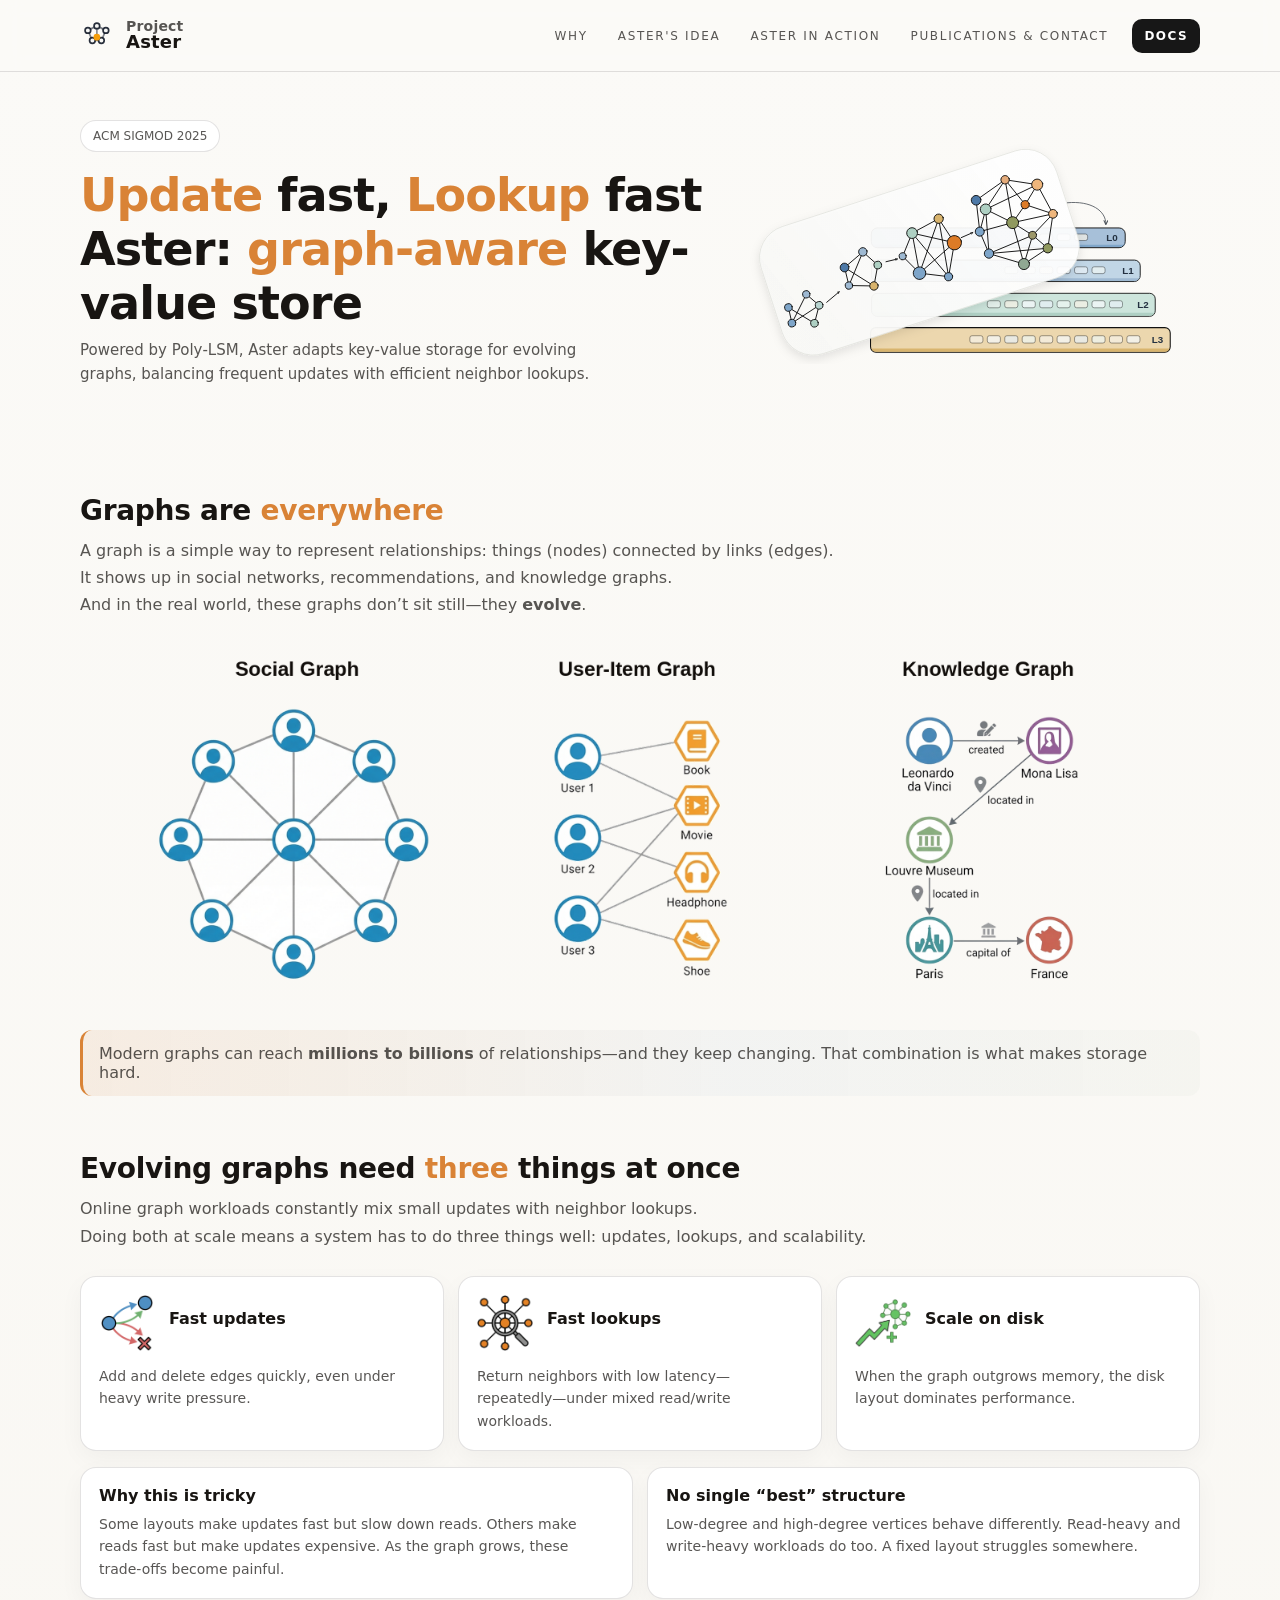
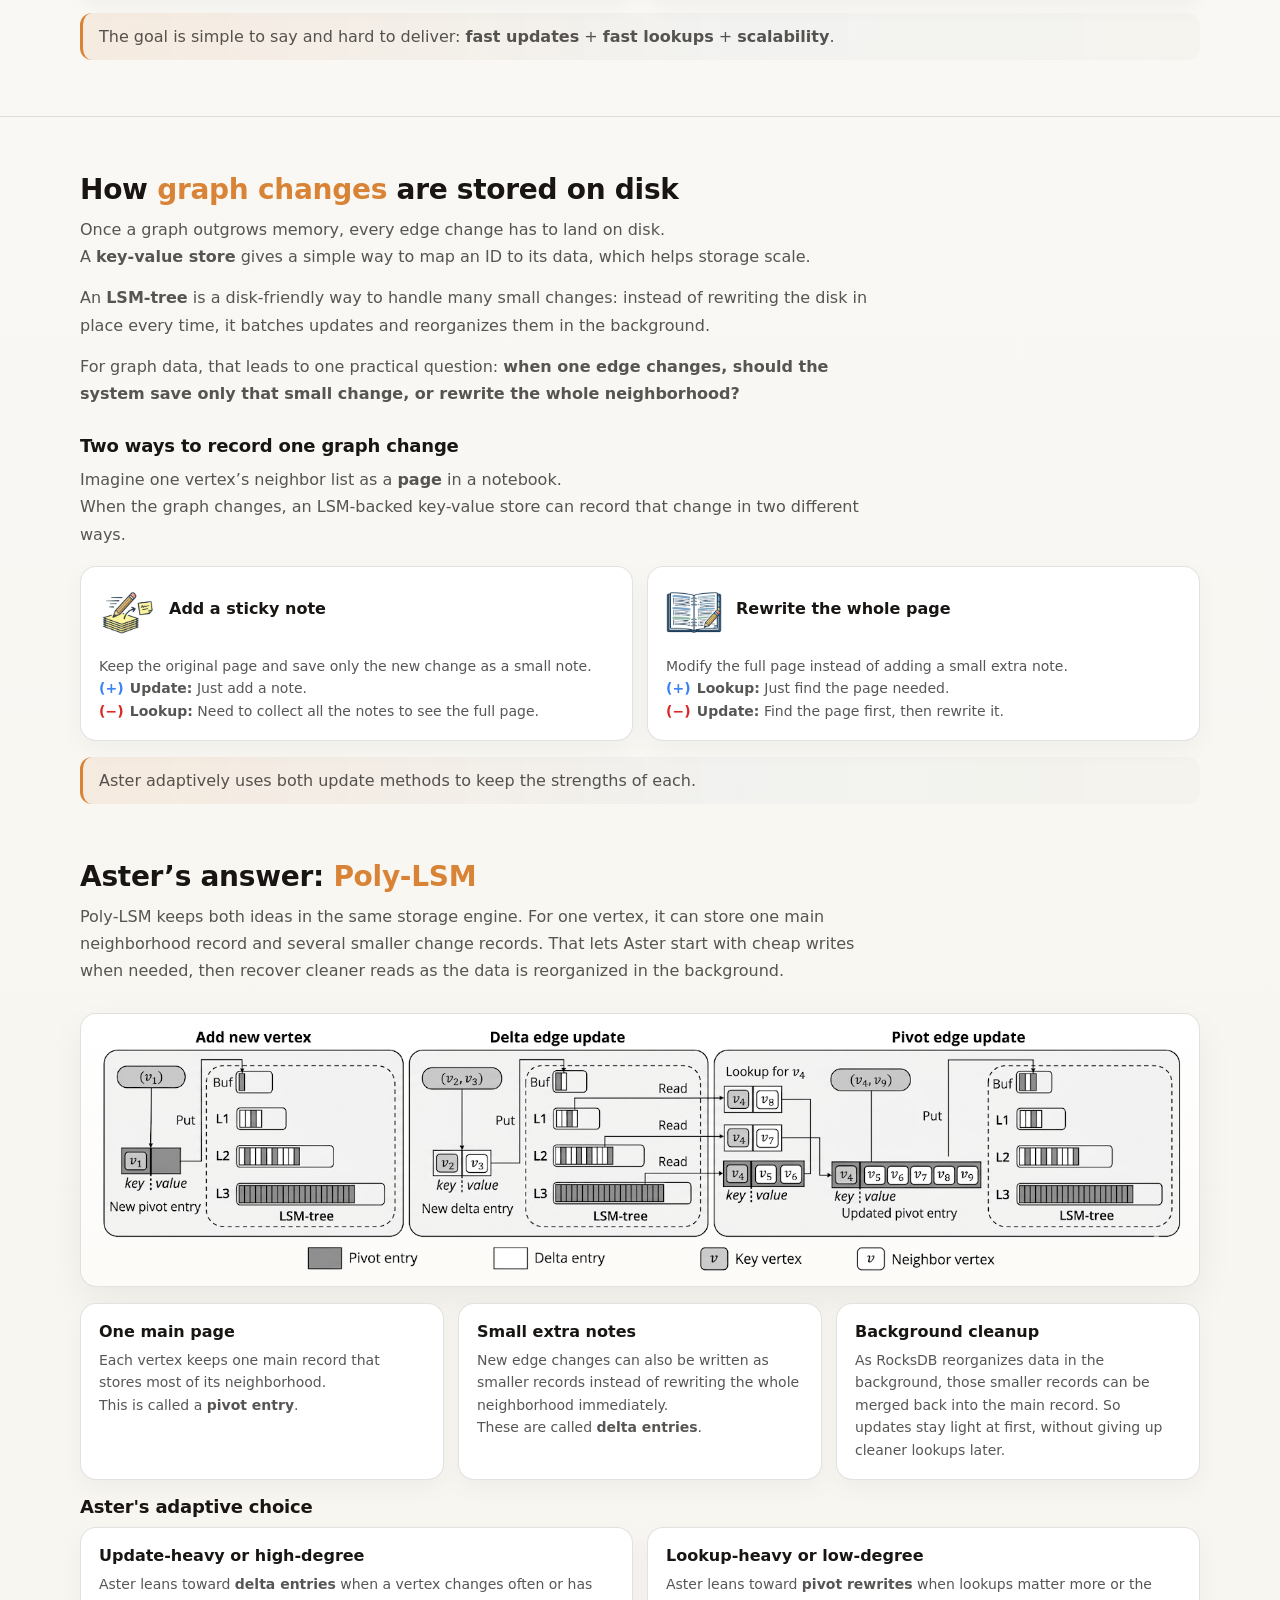
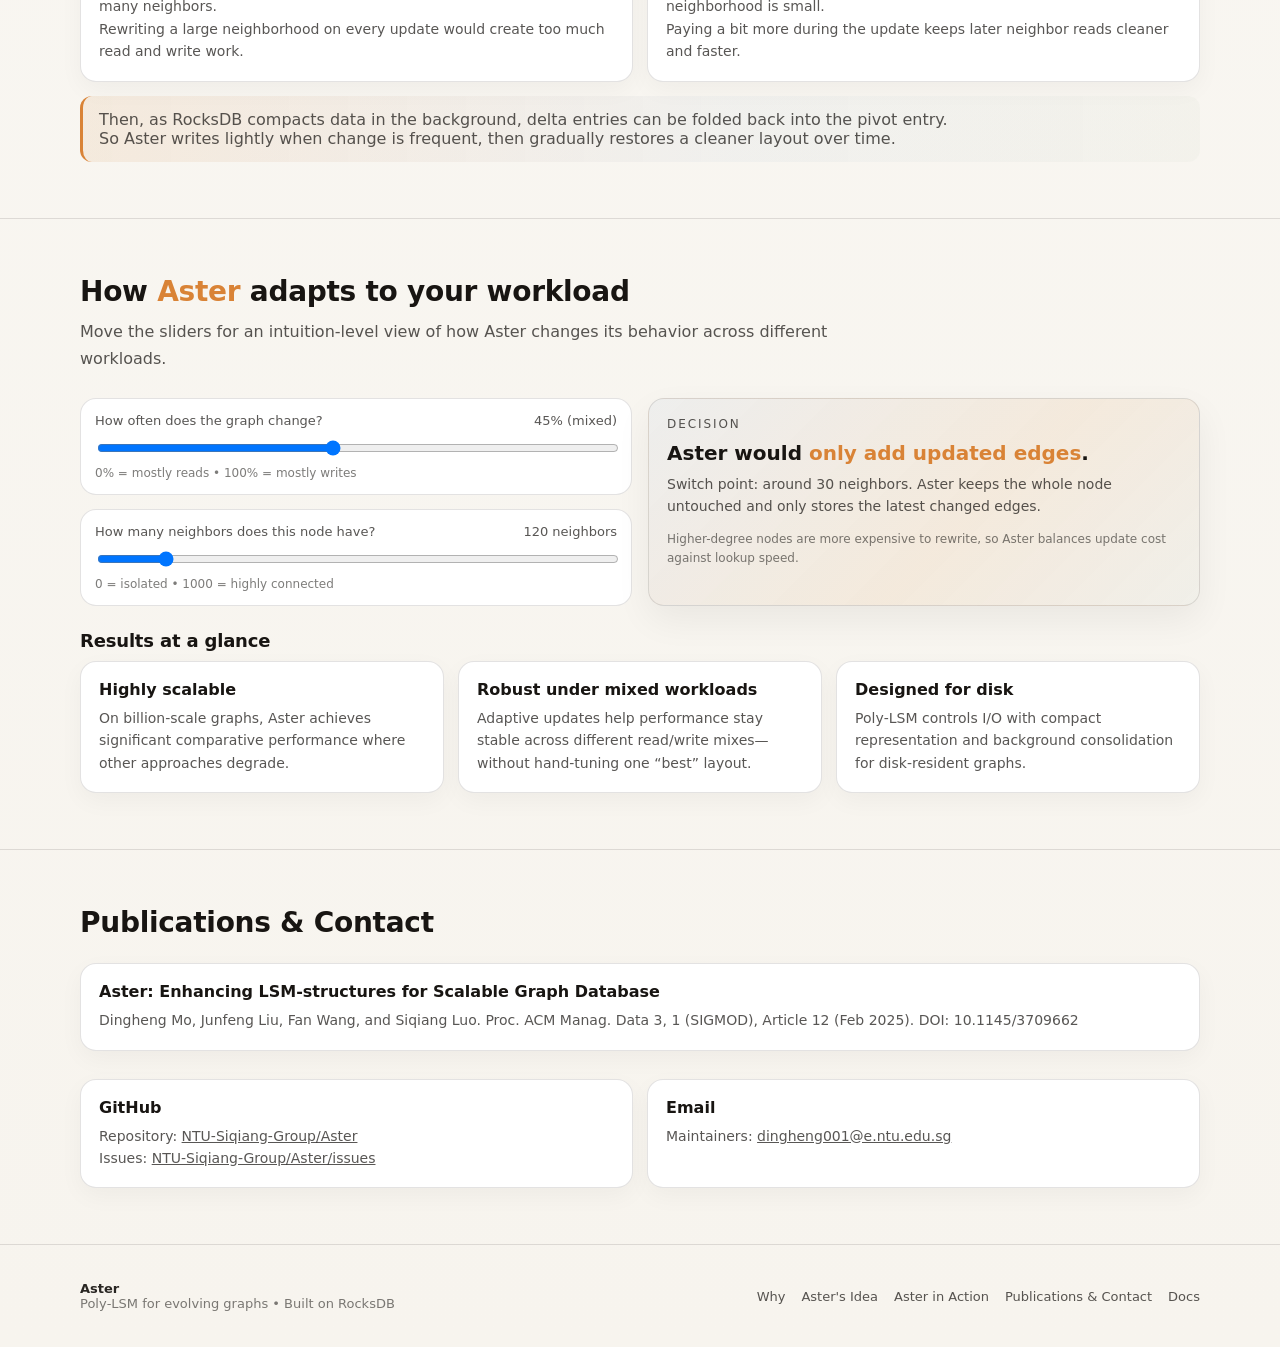
==== commit 9a504384: "Add features & benchmarks page" ====
--- a/index.html
+++ b/index.html
@@ -43,17 +43,17 @@
       <div>
         <div class="kicker">
           <span>ACM SIGMOD 2025</span>
-          <span style="opacity:.35">•</span>
-          <span>Built on RocksDB</span>
+          <!-- <span style="opacity:.35">•</span>
+          <span>Built on RocksDB</span> -->
         </div>
 
         <h1 class="h1">
           <span class="headline-row">
-            <span class="accent">Update</span> fast.
-            <span class="accent">Lookup</span> fast.
+            <span class="accent">Update</span> fast,
+            <span class="accent">Lookup</span> fast
           </span>
           <br />
-          <span class="accent">Aster:</span> graph-aware LSM.
+          Aster: <span class="accent">graph-aware</span> key-value store
         </h1>
 
         <p class="subhead">
@@ -357,8 +357,8 @@
       <h3 style="margin: 0 0 10px; font-size: 18px; letter-spacing: -.01em;">Results at a glance</h3>
       <div class="grid-3">
         <div class="card">
-          <h3>Up to 17× throughput</h3>
-          <p>On a billion-scale Twitter graph dataset, Aster reports up to 17× throughput improvement over strong baselines.</p>
+          <h3>Highly scalable</h3>
+          <p>On billion-scale graphs, Aster achieves significant comparative performance where other approaches degrade.</p>
         </div>
         <div class="card">
           <h3>Robust under mixed workloads</h3>
@@ -416,16 +416,16 @@
         <div class="card">
           <h3>GitHub</h3>
           <p>
-            Repository: <a href="#" style="text-decoration: underline;">(add link)</a><br/>
-            Issues: <a href="#" style="text-decoration: underline;">(add link)</a>
+            Repository: <a href="https://github.com/NTU-Siqiang-Group/Aster" style="text-decoration: underline;">NTU-Siqiang-Group/Aster</a><br/>
+            Issues: <a href="https://github.com/NTU-Siqiang-Group/Aster/issues" style="text-decoration: underline;">NTU-Siqiang-Group/Aster/issues</a>
           </p>
         </div>
         <div class="card">
           <h3>Email</h3>
           <p>
             Maintainers:
-            <a href="mailto:maintainers@example.com" style="text-decoration: underline;">
-              maintainers@example.com
+            <a href="mailto:dingheng001@e.ntu.edu.sg" style="text-decoration: underline;">
+              dingheng001@e.ntu.edu.sg
             </a>
           </p>
         </div>
--- a/assets/css/main.css
+++ b/assets/css/main.css
@@ -153,12 +153,12 @@
 
 /* Hero */
 .hero{
-  padding: 56px 0 28px;
+  padding: 48px 0 28px;
 }
 .hero-grid{
   display:grid;
-  grid-template-columns: .95fr 1.05fr;
-  gap: 34px;
+  grid-template-columns: .8fr 1.2fr;
+  gap: 48px;
   align-items: center;
 }
 
@@ -176,16 +176,16 @@
 
 .h1{
   margin: 16px 0 8px;
-  font-size: clamp(40px, 4.6vw, 64px);
+  font-size: clamp(32px, 3.6vw, 50px);
   letter-spacing: -.02em;
 }
 
 .h1 .accent{ color: var(--accent); }
 
 .subhead{
-  margin: 0 0 20px;
-  color: var(--muted);
-  font-size: 18px;
+  margin: 0 0 24px;
+  color: var(--muted);
+  font-size: 15px;
   line-height: 1.6;
   max-width: 58ch;
 }
@@ -779,4 +779,42 @@
   font-weight: 800;
 }
 .pm-plus{ color:#3b82f6; }
-.pm-minus{ color:#dc2626; }+.pm-minus{ color:#dc2626; }
+
+/* Benchmark tab bar */
+.bench-tabs{
+  display: flex;
+  flex-wrap: wrap;
+  gap: 6px;
+  margin-top: 14px;
+}
+
+.bench-tab{
+  padding: 10px 16px;
+  border: 1px solid var(--line);
+  border-bottom: none;
+  border-radius: 12px 12px 0 0;
+  background: var(--bg-2);
+  color: var(--muted);
+  font-size: 13px;
+  font-weight: 600;
+  cursor: pointer;
+  transition: background .15s ease, color .15s ease;
+}
+
+.bench-tab:hover{
+  background: rgba(var(--tint),.04);
+  color: var(--fg);
+}
+
+.bench-tab.active{
+  background: linear-gradient(135deg, rgba(var(--accent-rgb), .14), rgba(var(--accent-2-rgb), .12));
+  border-color: rgba(var(--accent-rgb), .26);
+  color: var(--fg);
+  font-weight: 700;
+}
+
+.bench-chart-card{
+  border-top-left-radius: 0;
+  margin-top: 0;
+}
